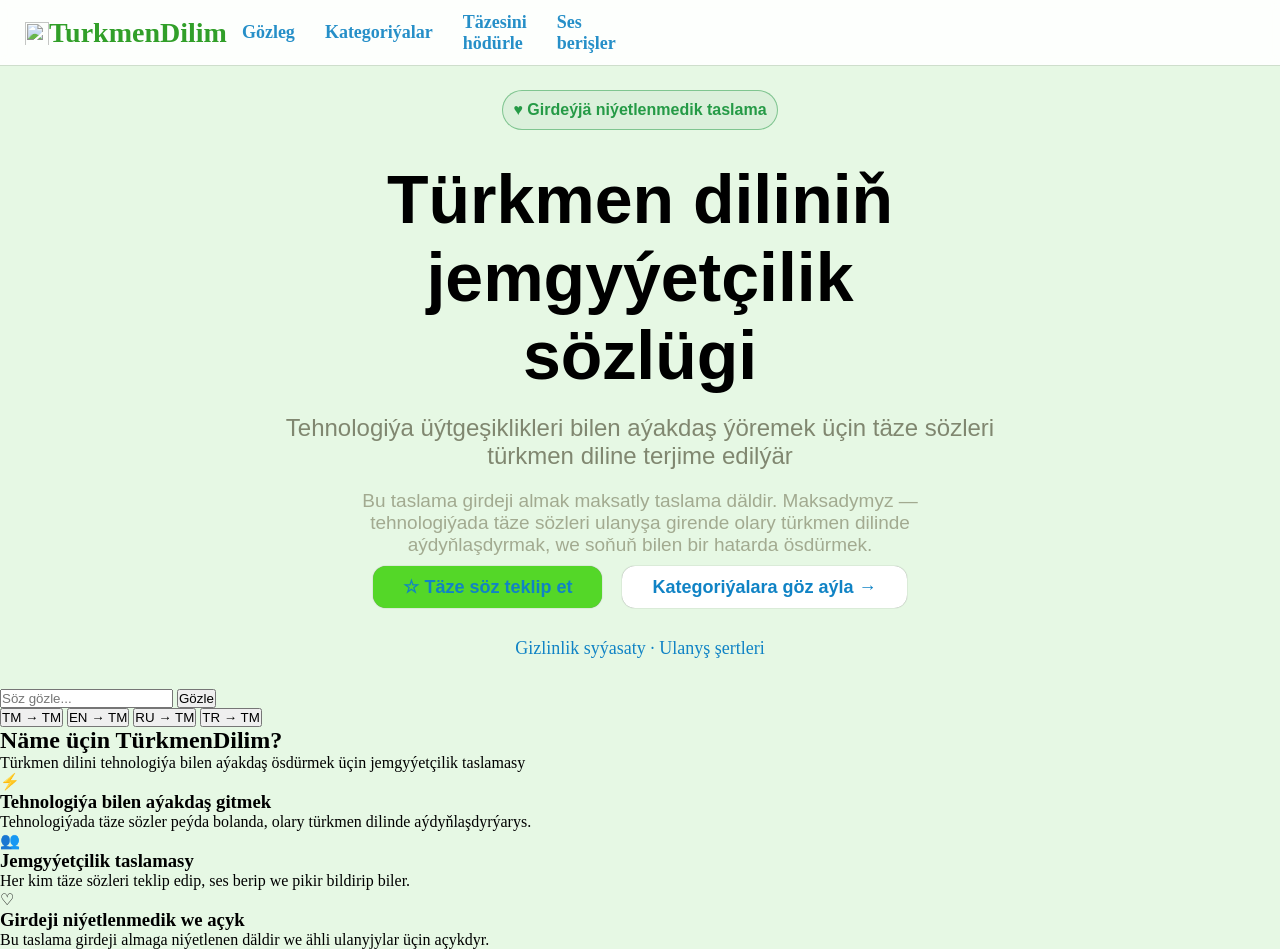
==== index.html @ 44e86c9e "birinji booleginin yarysy" ====
<!DOCTYPE html>
<html lang="en">

<head>
    <meta charset="UTF-8">
    <meta name="viewport" content="width=device-width, initial-scale=1.0">
    <title>React App</title>
    <link rel="stylesheet" href="./main.css">
</head>

<body>
    <header>
        <nav>
            <!-- <div class="main">
                <div class="turkmen bg-red"></div>
                <div class="turkmen bg-green"></div>
                <div class="turkmen bg-blue"></div>
            </div> -->

            <div class="tmdilim"><img src="https://turkmendilim.com/logo.png">TurkmenDilim</div>


            <ul>
                <li>Gözleg</li>
                <li>Kategoriýalar</li>
                <li>Täzesini hödürle</li>
                <li>Ses berişler</li>
            </ul>

            <div class="girish">
                <a href="#">Giriş</a>
                <button>Agza bol</button>
            </div>
        </nav>
    </header>

    <main>
        <section>



            <div class="osus-text">&hearts; Girdeýjä niýetlenmedik taslama</div>


            <h1 class="geljek-text">Türkmen diliniň jemgyýetçilik sözlügi</h1>

            <p class="dowrebap-text">
                Tehnologiýa üýtgeşiklikleri bilen aýakdaş ýöremek üçin täze sözleri türkmen diline terjime edilýär
            </p>
            <p class="maksat-text">
                Bu taslama girdeji almak maksatly taslama däldir. Maksadymyz —
                tehnologiýada täze sözleri ulanyşa girende olary türkmen dilinde
                aýdyňlaşdyrmak, we soňuň bilen bir hatarda ösdürmek.
            </p>

            <div class="bas-buton">
                <button id="teklip">&star; Täze söz teklip et</button>
                <button>Kategoriýalara göz aýla →</button>
            </div>

            <a href="#" class="gizlinlik"><span>Gizlinlik syýasaty</span> · <span>Ulanyş şertleri</span></a>

            <form>
                <input type="search" placeholder="Söz gözle..." />
                <button type="submit">Gözle</button>
            </form>

            <div>
                <button>TM → TM</button>
                <button>EN → TM</button>
                <button>RU → TM</button>
                <button>TR → TM</button>
            </div>
        </section>

        <section>
            <h2>Näme üçin TürkmenDilim?</h2>
            <p>
                Türkmen dilini tehnologiýa bilen aýakdaş ösdürmek üçin jemgyýetçilik
                taslamasy
            </p>

            <article>
                <div>⚡</div>
                <h3>Tehnologiýa bilen aýakdaş gitmek</h3>
                <p>
                    Tehnologiýada täze sözler peýda bolanda, olary türkmen dilinde
                    aýdyňlaşdyrýarys.
                </p>
            </article>

            <article>
                <div>👥</div>
                <h3>Jemgyýetçilik taslamasy</h3>
                <p>
                    Her kim täze sözleri teklip edip, ses berip we pikir bildirip biler.
                </p>
            </article>

            <article>
                <div>♡</div>
                <h3>Girdeji niýetlenmedik we açyk</h3>
                <p>
                    Bu taslama girdeji almaga niýetlenen däldir we ähli ulanyjylar üçin
                    açykdyr.
                </p>
            </article>
        </section>
    </main>
</body>

</html>
---- main.css ----
/* #cfe8d2  bgcolor*/
/* #259a46  text color*/

 :root {
    --goyy-yasyl: #1c9513;
    --acyk-yasyl: #54d728;
    --text-gara: black;
    --acyk-gok:rgb(16, 131, 197);
    --gyzyl: rgb(247, 3, 3);
    --text-cal: #666666;
    --white: white;
    --yeneyasyl:#259a46;
}
*{
    padding: 0;
    margin: 0;
}
body{
    height: 100%;
    background-color: rgb(230, 248, 228);
}
header nav{
    display: inline-flex;
    justify-content: space-between;
    width: 100%;
    height: 55px;
    background-color:white;
    position: fixed;
    top: 0;
    padding: 5px;
    box-shadow: #0A0A0A 0px 0px 0.8px;
    opacity: 0.9;
    backdrop-filter: blur(5px);/*?????????blur ishlanok*/
    
}
.tmdilim{
    display: flex;
    align-items: center;
    margin-left: 20px;
    font-size: 28px;
    font-weight: bold;
    color: var(--goyy-yasyl);
}
header nav ul{
    display: flex;
    justify-content: left;
    align-items: center;
    margin-right: 700px;

}
nav ul li{
    display: inline-block;
    margin: 0 15px;
    font-size: 18px;
    color: var(--acyk-gok);
    font-weight: bold;
}
.girish {
    display:inline-block;
    justify-content: space-between;
    padding-right: 15px;
    font-size: 18px;
    margin: 10px;
}
.girish a{
    color: var(--acyk-gok);
    text-decoration: none;
    font-weight: bold;
    
}
.girish button{
    background-color: var(--acyk-yasyl);
    color: var(--acyk-gok);
    border: none;
    padding: 10px 15px;
    border-radius: 8px;
    cursor: pointer;
    font-weight: bold;
}
header nav .tmdilim img{
    width: 24px;
    height: 24px;
}
.osus-text{
    background-color: rgba(207, 232, 210, 0.5);
    margin: 90px auto 20px auto;
    width: fit-content;
    padding: 10px;
    border: solid 1px rgb(37, 154, 70, 0.5);
    border-radius: 20px;

    color: #259a46;
    font-weight: bold;
    font-family: 'Franklin Gothic Medium', 'Arial Narrow', Arial, sans-serif;
}
.geljek-text{
    margin: auto;
    width: 650px;
    text-align: center;
    font-size: 68px;
    font-family: 'Franklin Gothic Medium', 'Arial Narrow', Arial, sans-serif;
    padding: 10px;
}
.dowrebap-text{ 
    margin: auto;
    width: 770px;
    text-align: center;
    font-size: 24px;
    font-family: 'Franklin Gothic Medium', 'Arial Narrow', Arial, sans-serif;
    color: #808770;
    padding: 10px;
} 
.maksat-text{
    margin: auto;
    width: 600px;
    text-align: center;
    font-size: 19px;
    font-family: 'Franklin Gothic Medium', 'Arial Narrow', Arial, sans-serif;
    color: #a2aa90;
    padding: 10px;
}
.bas-buton{
    display: flex;
    justify-content: center;
    gap: 20px;
}
.bas-buton button{
    color: var(--acyk-gok);
    border: none;
    padding: 10px 30px;
    border-radius: 13px;
    cursor: pointer;
    font-weight: bold;
    font-size: 18px;
    box-shadow: 0px 0px 1px rgba(0, 0, 0, 0.5);
    background-color: white;
}
#teklip{
    background-color: var(--acyk-yasyl);
}

.gizlinlik{
    display: block;
    text-align: center;
    margin: 30px auto;
    color: var(--acyk-gok);
    text-decoration: none;
    font-size: 18px;
}
.gizlinlik span:hover{
    text-decoration: underline;
}
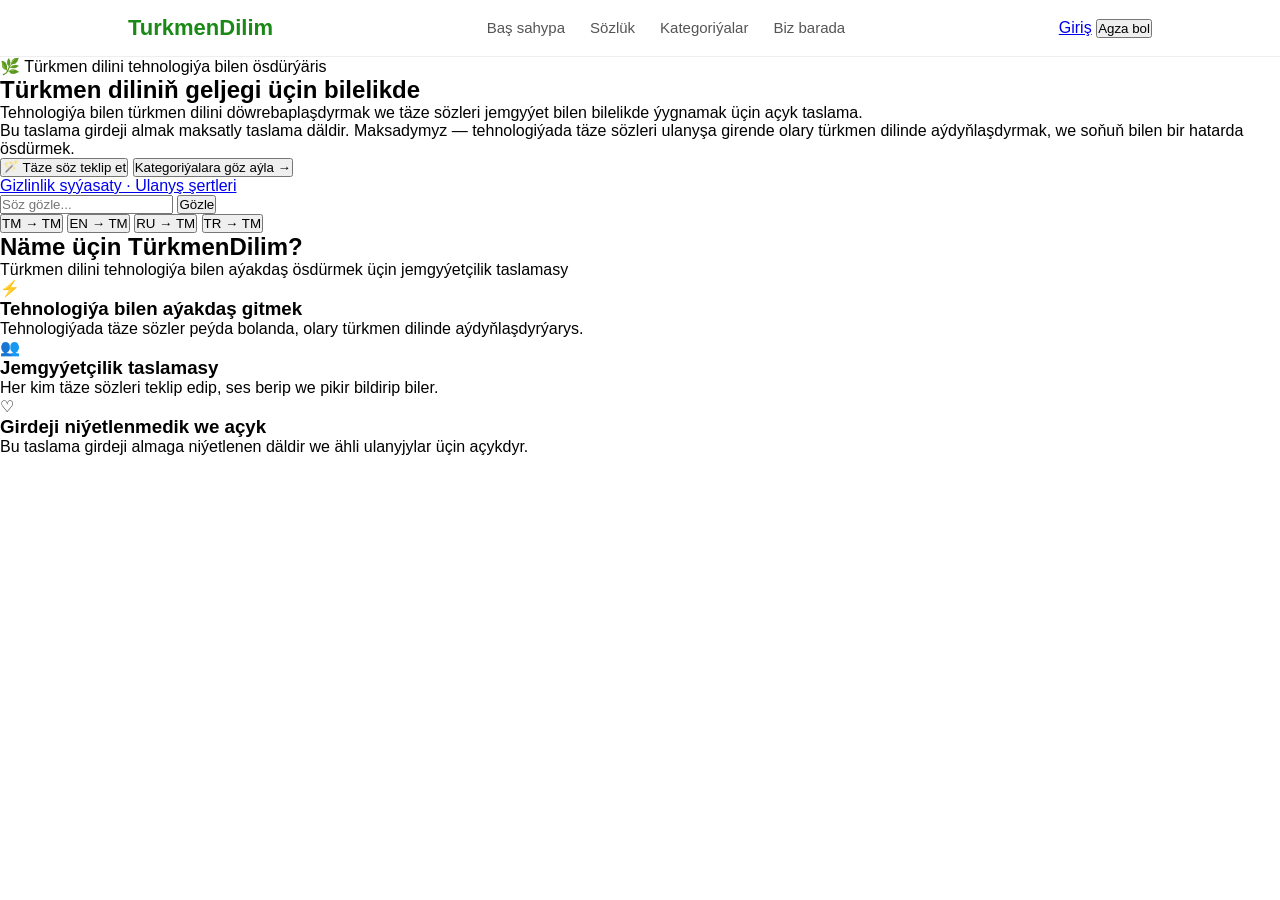
==== commit 3eaa1fe5: "Added navbar and basic CSS styling" ====
--- a/index.html
+++ b/index.html
@@ -1,7 +1,7 @@
 <!DOCTYPE html>
 <html lang="en">
 
-<head>
+<head >
     <meta charset="UTF-8">
     <meta name="viewport" content="width=device-width, initial-scale=1.0">
     <title>React App</title>
@@ -9,25 +9,24 @@
 </head>
 
 <body>
-    <header>
-        <nav>
+    <header class="header">
+        <nav class="navbar">
             <!-- <div class="main">
                 <div class="turkmen bg-red"></div>
                 <div class="turkmen bg-green"></div>
                 <div class="turkmen bg-blue"></div>
             </div> -->
 
-            <div class="tmdilim"><img src="https://turkmendilim.com/logo.png">TurkmenDilim</div>
+            <div class="logo">TurkmenDilim</div>
 
-
-            <ul>
-                <li>Gözleg</li>
-                <li>Kategoriýalar</li>
-                <li>Täzesini hödürle</li>
-                <li>Ses berişler</li>
+            <ul class="nav-links">
+                <li><a href="#">Baş sahypa</a></li>
+                <li><a href="#">Sözlük</a></li>
+                <li><a href="#">Kategoriýalar</a></li>
+                <li><a href="#">Biz barada</a></li>
             </ul>
 
-            <div class="girish">
+            <div>
                 <a href="#">Giriş</a>
                 <button>Agza bol</button>
             </div>
@@ -39,26 +38,38 @@
 
 
 
-            <div class="osus-text">&hearts; Girdeýjä niýetlenmedik taslama</div>
+            <div class="osus-text">🌿 Türkmen dilini tehnologiýa bilen ösdürýäris</div>
 
 
-            <h1 class="geljek-text">Türkmen diliniň jemgyýetçilik sözlügi</h1>
+            <h1 class="geljek-text">Türkmen diliniň geljegi üçin bilelikde</h1>
 
             <p class="dowrebap-text">
-                Tehnologiýa üýtgeşiklikleri bilen aýakdaş ýöremek üçin täze sözleri türkmen diline terjime edilýär
+                Tehnologiýa bilen türkmen dilini döwrebaplaşdyrmak we täze sözleri
+                jemgyýet bilen bilelikde ýygnamak üçin açyk taslama.
             </p>
-            <p class="maksat-text">
+
+
+
+
+
+
+
+
+
+
+
+            <p>
                 Bu taslama girdeji almak maksatly taslama däldir. Maksadymyz —
                 tehnologiýada täze sözleri ulanyşa girende olary türkmen dilinde
                 aýdyňlaşdyrmak, we soňuň bilen bir hatarda ösdürmek.
             </p>
 
-            <div class="bas-buton">
-                <button id="teklip">&star; Täze söz teklip et</button>
+            <div>
+                <button>🪄 Täze söz teklip et</button>
                 <button>Kategoriýalara göz aýla →</button>
             </div>
 
-            <a href="#" class="gizlinlik"><span>Gizlinlik syýasaty</span> · <span>Ulanyş şertleri</span></a>
+            <a href="#">Gizlinlik syýasaty · Ulanyş şertleri</a>
 
             <form>
                 <input type="search" placeholder="Söz gözle..." />
--- a/main.css
+++ b/main.css
@@ -1,89 +1,9 @@
 /* #cfe8d2  bgcolor*/
 /* #259a46  text color*/
 
- :root {
-    --goyy-yasyl: #1c9513;
-    --acyk-yasyl: #54d728;
-    --text-gara: black;
-    --acyk-gok:rgb(16, 131, 197);
-    --gyzyl: rgb(247, 3, 3);
-    --text-cal: #666666;
-    --white: white;
-    --yeneyasyl:#259a46;
-}
-*{
-    padding: 0;
-    margin: 0;
-}
-body{
-    height: 100%;
-    background-color: rgb(230, 248, 228);
-}
-header nav{
-    display: inline-flex;
-    justify-content: space-between;
-    width: 100%;
-    height: 55px;
-    background-color:white;
-    position: fixed;
-    top: 0;
-    padding: 5px;
-    box-shadow: #0A0A0A 0px 0px 0.8px;
-    opacity: 0.9;
-    backdrop-filter: blur(5px);/*?????????blur ishlanok*/
-    
-}
-.tmdilim{
-    display: flex;
-    align-items: center;
-    margin-left: 20px;
-    font-size: 28px;
-    font-weight: bold;
-    color: var(--goyy-yasyl);
-}
-header nav ul{
-    display: flex;
-    justify-content: left;
-    align-items: center;
-    margin-right: 700px;
-
-}
-nav ul li{
-    display: inline-block;
-    margin: 0 15px;
-    font-size: 18px;
-    color: var(--acyk-gok);
-    font-weight: bold;
-}
-.girish {
-    display:inline-block;
-    justify-content: space-between;
-    padding-right: 15px;
-    font-size: 18px;
-    margin: 10px;
-}
-.girish a{
-    color: var(--acyk-gok);
-    text-decoration: none;
-    font-weight: bold;
-    
-}
-.girish button{
-    background-color: var(--acyk-yasyl);
-    color: var(--acyk-gok);
-    border: none;
-    padding: 10px 15px;
-    border-radius: 8px;
-    cursor: pointer;
-    font-weight: bold;
-}
-header nav .tmdilim img{
-    width: 24px;
-    height: 24px;
-}
-.osus-text{
+/* .osus-text{
     background-color: rgba(207, 232, 210, 0.5);
-    margin: 90px auto 20px auto;
+    margin: auto;
     width: fit-content;
     padding: 10px;
     border: solid 1px rgb(37, 154, 70, 0.5);
@@ -95,7 +15,7 @@
 }
 .geljek-text{
     margin: auto;
-    width: 650px;
+    width: 600px;
     text-align: center;
     font-size: 68px;
     font-family: 'Franklin Gothic Medium', 'Arial Narrow', Arial, sans-serif;
@@ -103,50 +23,82 @@
 }
 .dowrebap-text{ 
     margin: auto;
-    width: 770px;
+    width: 600px;
     text-align: center;
     font-size: 24px;
     font-family: 'Franklin Gothic Medium', 'Arial Narrow', Arial, sans-serif;
     color: #808770;
     padding: 10px;
-} 
-.maksat-text{
-    margin: auto;
-    width: 600px;
-    text-align: center;
-    font-size: 19px;
-    font-family: 'Franklin Gothic Medium', 'Arial Narrow', Arial, sans-serif;
-    color: #a2aa90;
-    padding: 10px;
+} */
+
+
+
+* {
+    margin: 0;
+    padding: 0;
+    box-sizing: border-box;
+    font-family: sans-serif; 
 }
-.bas-buton{
+
+.navbar {
+    display: flex; 
+    justify-content: space-between; 
+    align-items: center;            
+    padding: 15px 10%;             
+    background-color: white;
+    border-bottom: 1px solid #eee;
+}
+
+
+.logo {
+    font-size: 22px;
+    font-weight: bold;
+    color: #1a8917; 
+    cursor: pointer;
+}
+
+
+.nav-links {
     display: flex;
-    justify-content: center;
+    list-style: none; 
+    gap: 25px;        
+}
+
+.nav-links a {
+    text-decoration: none;
+    color: #555;
+    font-size: 15px;
+    font-weight: 500;
+}
+
+.nav-links a:hover {
+    color: #1a8917; 
+}
+
+/* 5. Right Side Buttons */
+.auth-buttons {
+    display: flex;
+    align-items: center;
     gap: 20px;
 }
-.bas-buton button{
-    color: var(--acyk-gok);
-    border: none;
-    padding: 10px 30px;
-    border-radius: 13px;
-    cursor: pointer;
-    font-weight: bold;
-    font-size: 18px;
-    box-shadow: 0px 0px 1px rgba(0, 0, 0, 0.5);
-    background-color: white;
-}
-#teklip{
-    background-color: var(--acyk-yasyl);
+
+.login-link {
+    text-decoration: none;
+    color: #333;
+    font-size: 15px;
 }
 
-.gizlinlik{
-    display: block;
-    text-align: center;
-    margin: 30px auto;
-    color: var(--acyk-gok);
-    text-decoration: none;
-    font-size: 18px;
+.signup-btn {
+    background-color: #1a8917;
+    color: white;
+    border: none;
+    padding: 10px 20px;
+    border-radius: 50px;
+    font-weight: bold;
+    cursor: pointer;
+    transition: 0.3s;
 }
-.gizlinlik span:hover{
-    text-decoration: underline;
+
+.signup-btn:hover {
+    background-color: #146c12;
 }
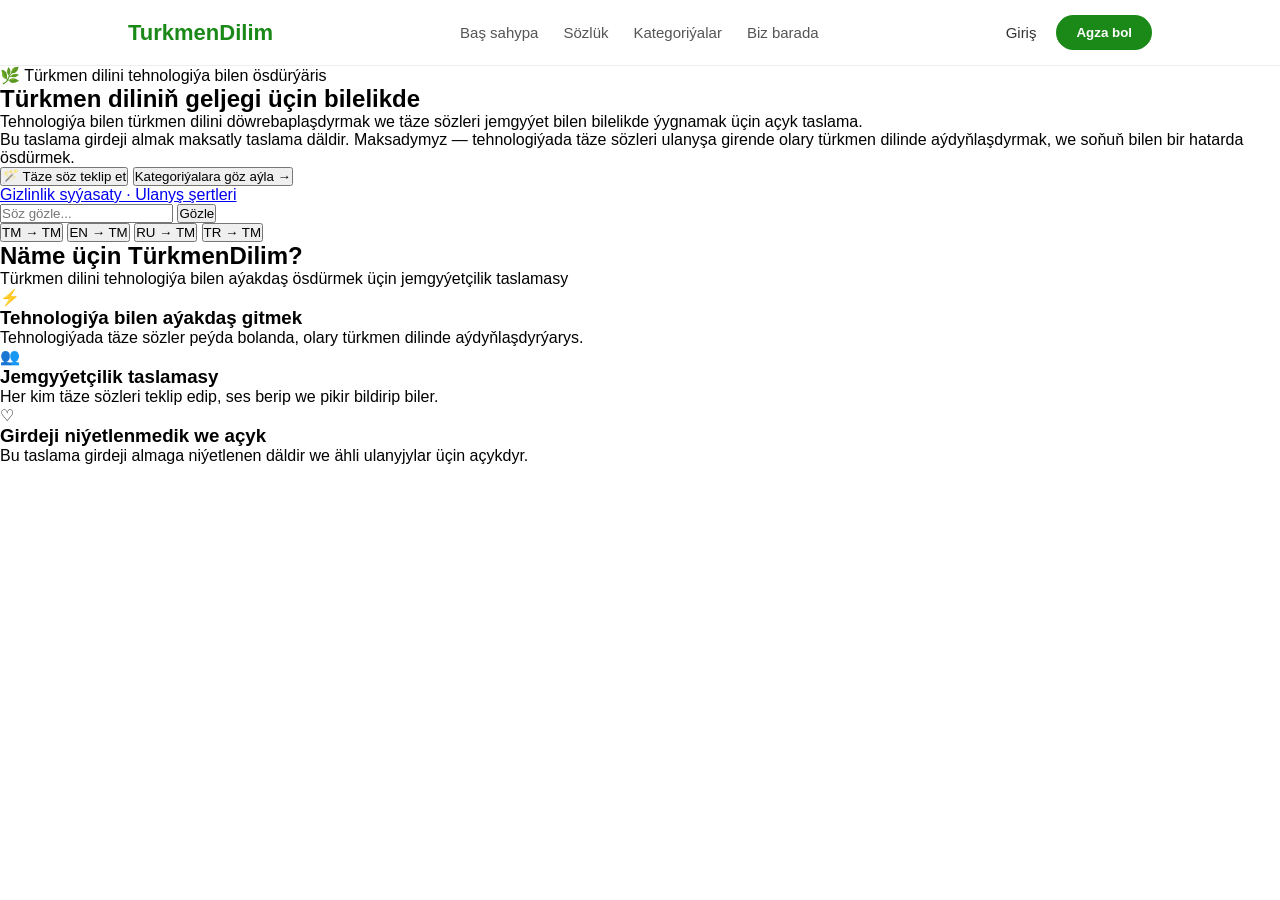
==== commit 1df8b2f6: "button renki yashyla gecirildi" ====
--- a/index.html
+++ b/index.html
@@ -26,9 +26,9 @@
                 <li><a href="#">Biz barada</a></li>
             </ul>
 
-            <div>
-                <a href="#">Giriş</a>
-                <button>Agza bol</button>
+            <div class="auth-buttons">
+                <a href="#" class="login-link">Giriş</a>
+                <button class="signup-btn">Agza bol</button>
             </div>
         </nav>
     </header>
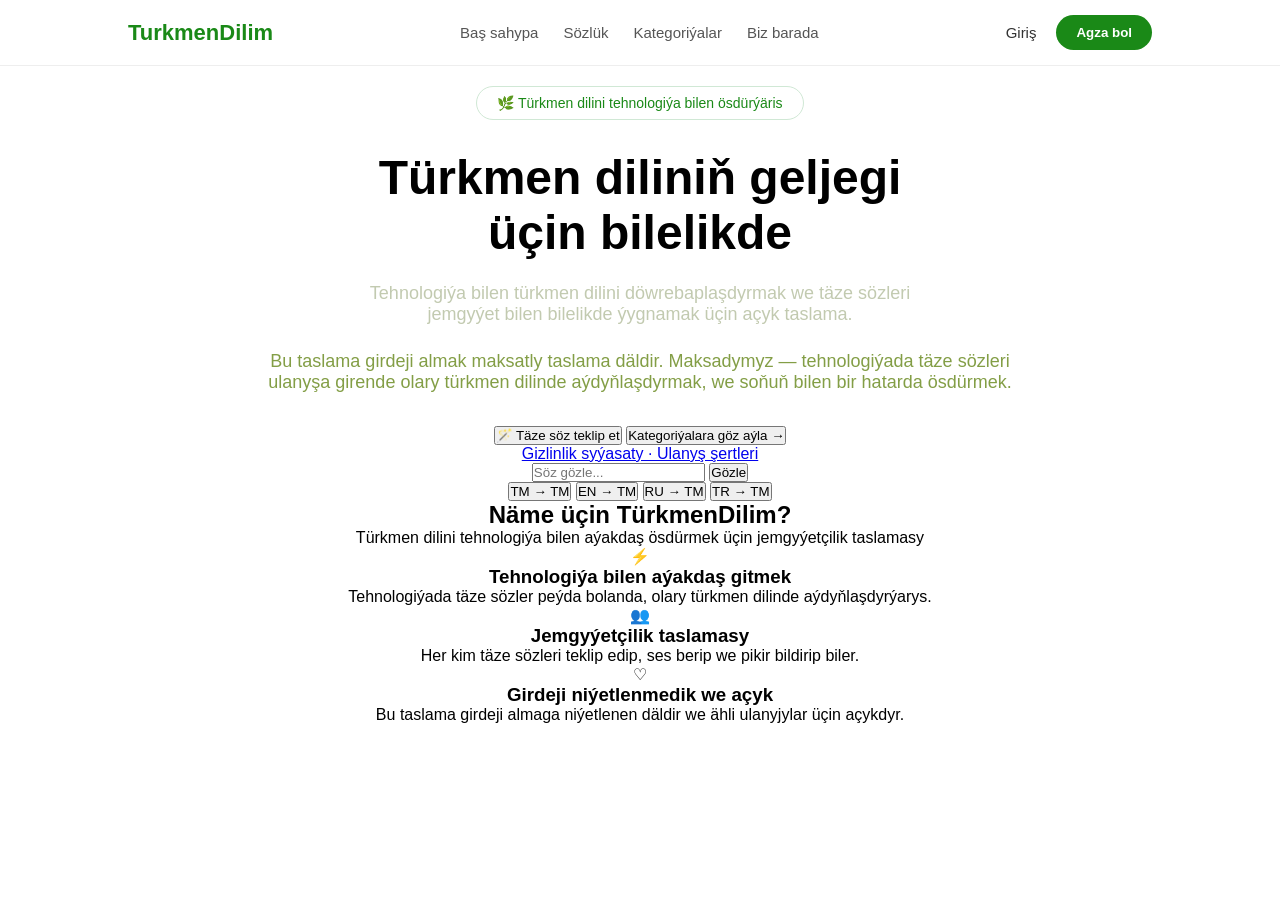
==== commit b37f7194: "Menem shirin jana doz geleyin Merdana yigit bolayyn" ====
--- a/index.html
+++ b/index.html
@@ -48,17 +48,7 @@
                 jemgyýet bilen bilelikde ýygnamak üçin açyk taslama.
             </p>
 
-
-
-
-
-
-
-
-
-
-
-            <p>
+<p class="maksat-text">
                 Bu taslama girdeji almak maksatly taslama däldir. Maksadymyz —
                 tehnologiýada täze sözleri ulanyşa girende olary türkmen dilinde
                 aýdyňlaşdyrmak, we soňuň bilen bir hatarda ösdürmek.
--- a/main.css
+++ b/main.css
@@ -101,4 +101,62 @@
 
 .signup-btn:hover {
     background-color: #146c12;
+}
+
+section {
+    display: flex;
+    flex-direction: column; 
+    align-items: center;    
+    text-align: center;  
+}
+.osus-text {
+    display: inline-block;   
+    text-align: center;      
+    margin:20px;
+    
+
+    background-color: white;
+    color: #1a8917;
+    padding: 8px 20px;
+    border-radius: 50px;
+    border: 1px solid #d0e8d5;
+    font-size: 14px;
+}
+
+.geljek-text{
+    width: 600px;
+    text-align: center;
+    color:black;
+    margin:10px;
+    font-size: 48px;
+    font-weight: bold;
+
+}
+.dowrebap-text{
+    width: 600px;
+    text-align: center;
+    color: #5c761f;
+    margin:10px;
+    font-size: 18px;
+
+}
+.dowrebap-text{
+ 
+    width: 600px;
+    text-align: center;
+    color: #c2cab0;
+    margin:10px;
+    padding: 3px;
+    font-size: 18px;
+    font-family: 'Franklin Gothic Medium', 'Arial Narrow', Arial, sans-serif;
+}
+.maksat-text{
+    width: 800px;
+    text-align: center;
+    color: #839e46;
+    margin-top: 10px;
+    margin-bottom: 30px;
+    padding: 3px;
+    font-size: 18px;
+    font-family: 'Franklin Gothic Medium', 'Arial Narrow', Arial, sans-serif;
 }
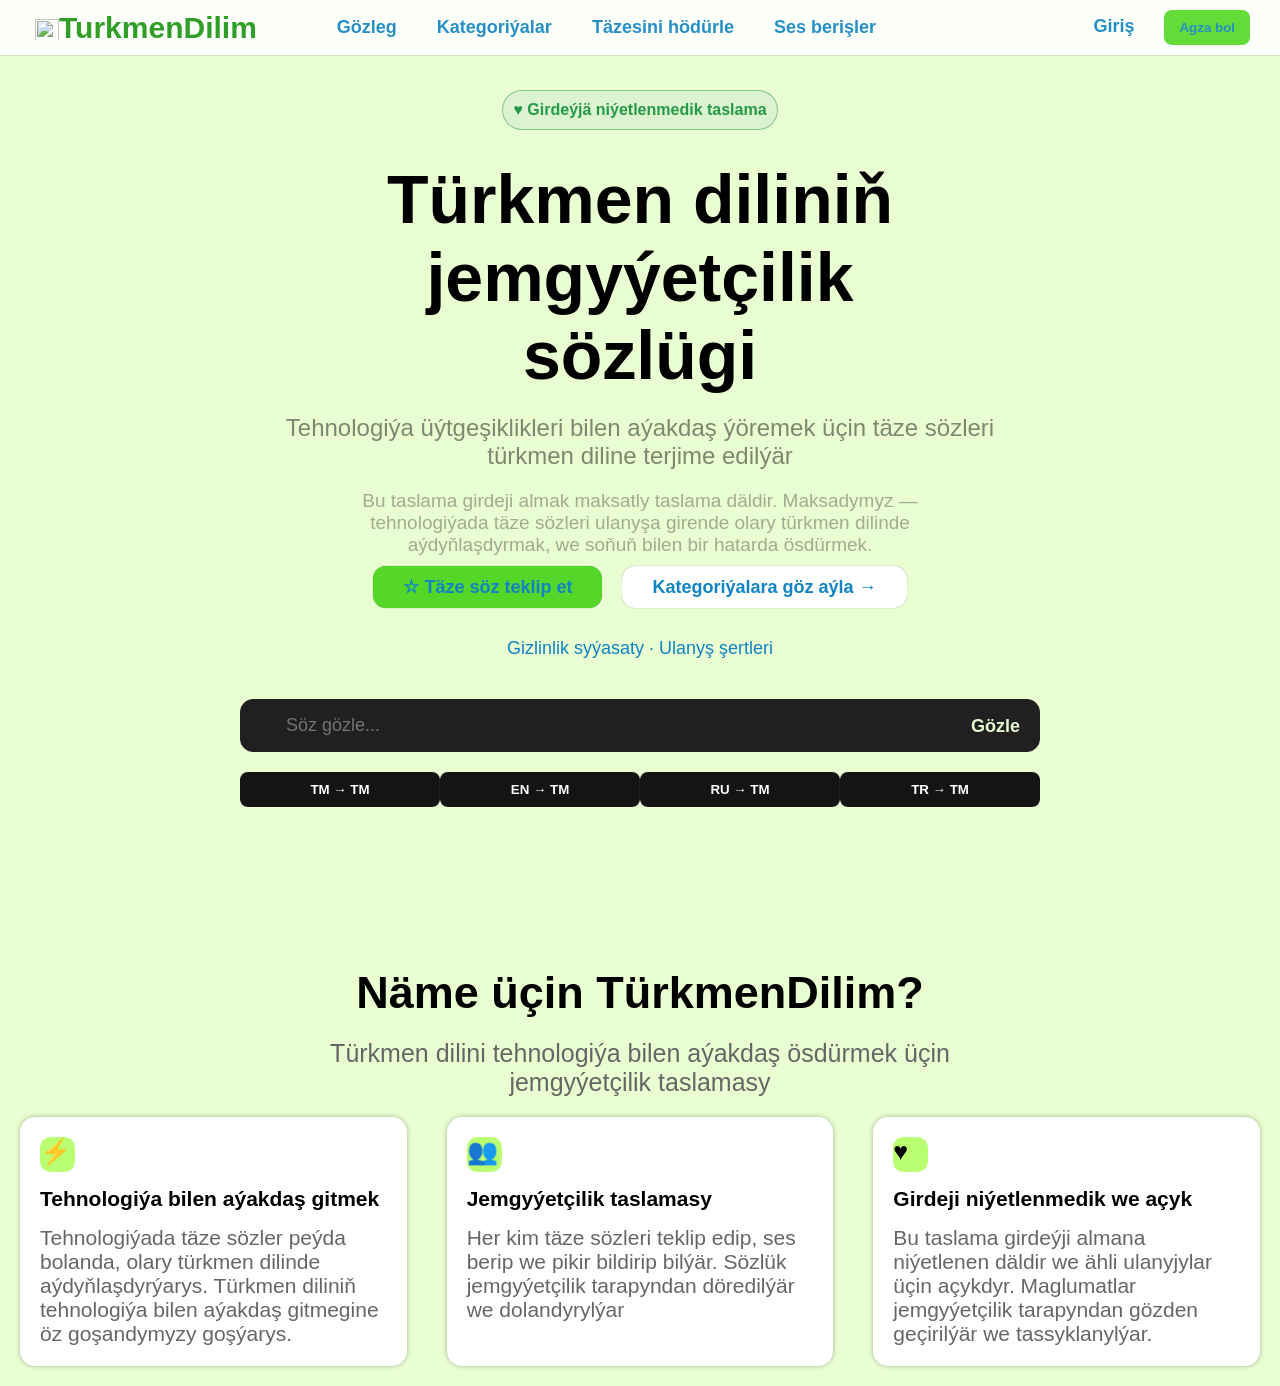
==== commit 24362928: "birinji bolegi dyndy, hoverlerde, shriftlerde, renklerde, problema bolup biler" ====
--- a/index.html
+++ b/index.html
@@ -1,7 +1,7 @@
 <!DOCTYPE html>
 <html lang="en">
 
-<head >
+<head>
     <meta charset="UTF-8">
     <meta name="viewport" content="width=device-width, initial-scale=1.0">
     <title>React App</title>
@@ -9,26 +9,22 @@
 </head>
 
 <body>
-    <header class="header">
-        <nav class="navbar">
-            <!-- <div class="main">
-                <div class="turkmen bg-red"></div>
-                <div class="turkmen bg-green"></div>
-                <div class="turkmen bg-blue"></div>
-            </div> -->
+    <header>
+        <nav>
 
-            <div class="logo">TurkmenDilim</div>
+            <div class="tmdilim"><img src="https://turkmendilim.com/logo.png">TurkmenDilim</div>
 
-            <ul class="nav-links">
-                <li><a href="#">Baş sahypa</a></li>
-                <li><a href="#">Sözlük</a></li>
-                <li><a href="#">Kategoriýalar</a></li>
-                <li><a href="#">Biz barada</a></li>
+
+            <ul>
+                <li>Gözleg</li>
+                <li>Kategoriýalar</li>
+                <li>Täzesini hödürle</li>
+                <li>Ses berişler</li>
             </ul>
 
-            <div class="auth-buttons">
-                <a href="#" class="login-link">Giriş</a>
-                <button class="signup-btn">Agza bol</button>
+            <div class="girish">
+                <a href="#">Giriş</a>
+                <button>Agza bol</button>
             </div>
         </nav>
     </header>
@@ -38,35 +34,33 @@
 
 
 
-            <div class="osus-text">🌿 Türkmen dilini tehnologiýa bilen ösdürýäris</div>
+            <div class="osus-text">&hearts; Girdeýjä niýetlenmedik taslama</div>
 
 
-            <h1 class="geljek-text">Türkmen diliniň geljegi üçin bilelikde</h1>
+            <h1 class="geljek-text">Türkmen diliniň jemgyýetçilik sözlügi</h1>
 
             <p class="dowrebap-text">
-                Tehnologiýa bilen türkmen dilini döwrebaplaşdyrmak we täze sözleri
-                jemgyýet bilen bilelikde ýygnamak üçin açyk taslama.
+                Tehnologiýa üýtgeşiklikleri bilen aýakdaş ýöremek üçin täze sözleri türkmen diline terjime edilýär
             </p>
-
-<p class="maksat-text">
+            <p class="maksat-text">
                 Bu taslama girdeji almak maksatly taslama däldir. Maksadymyz —
                 tehnologiýada täze sözleri ulanyşa girende olary türkmen dilinde
                 aýdyňlaşdyrmak, we soňuň bilen bir hatarda ösdürmek.
             </p>
 
-            <div>
-                <button>🪄 Täze söz teklip et</button>
-                <button>Kategoriýalara göz aýla →</button>
+            <div class="bas-buton">
+                <button id="teklip">&star; Täze söz teklip et</button>
+                <button id="kategoriya">Kategoriýalara göz aýla →</button>
             </div>
 
-            <a href="#">Gizlinlik syýasaty · Ulanyş şertleri</a>
+            <a href="#" class="gizlinlik"><span>Gizlinlik syýasaty</span> · <span>Ulanyş şertleri</span></a>
 
             <form>
                 <input type="search" placeholder="Söz gözle..." />
                 <button type="submit">Gözle</button>
             </form>
 
-            <div>
+            <div class="diller">
                 <button>TM → TM</button>
                 <button>EN → TM</button>
                 <button>RU → TM</button>
@@ -76,36 +70,36 @@
 
         <section>
             <h2>Näme üçin TürkmenDilim?</h2>
-            <p>
+            <p class="taslama">
                 Türkmen dilini tehnologiýa bilen aýakdaş ösdürmek üçin jemgyýetçilik
                 taslamasy
             </p>
 
-            <article>
-                <div>⚡</div>
-                <h3>Tehnologiýa bilen aýakdaş gitmek</h3>
-                <p>
-                    Tehnologiýada täze sözler peýda bolanda, olary türkmen dilinde
-                    aýdyňlaşdyrýarys.
-                </p>
-            </article>
+            <div class="boxes">
+                <article class="card1">
+                    <div>⚡</div>
+                    <h3>Tehnologiýa bilen aýakdaş gitmek</h3>
+                    <p>
+                    Tehnologiýada täze sözler peýda bolanda, olary türkmen dilinde aýdyňlaşdyrýarys. Türkmen diliniň tehnologiýa bilen aýakdaş gitmegine öz goşandymyzy goşýarys.
+                    </p>
+                </article>
 
-            <article>
-                <div>👥</div>
-                <h3>Jemgyýetçilik taslamasy</h3>
-                <p>
-                    Her kim täze sözleri teklip edip, ses berip we pikir bildirip biler.
-                </p>
-            </article>
+                <article class="card2">
+                    <div>👥</div>
+                    <h3>Jemgyýetçilik taslamasy</h3>
+                    <p>
+                    Her kim täze sözleri teklip edip, ses berip we pikir bildirip bilýär. Sözlük jemgyýetçilik tarapyndan döredilýär we dolandyrylýar
+                    </p>
+                </article>
 
-            <article>
-                <div>♡</div>
-                <h3>Girdeji niýetlenmedik we açyk</h3>
-                <p>
-                    Bu taslama girdeji almaga niýetlenen däldir we ähli ulanyjylar üçin
-                    açykdyr.
-                </p>
-            </article>
+                <article class="card3">
+                    <div>&hearts;</div>
+                    <h3>Girdeji niýetlenmedik we açyk</h3>
+                    <p>
+                    Bu taslama girdeýji almana niýetlenen däldir we ähli ulanyjylar üçin açykdyr. Maglumatlar jemgyýetçilik tarapyndan gözden geçirilýär we tassyklanylýar.
+                    </p>
+                </article>
+            </div>
         </section>
     </main>
 </body>
--- a/main.css
+++ b/main.css
@@ -1,9 +1,104 @@
 /* #cfe8d2  bgcolor*/
 /* #259a46  text color*/
 
-/* .osus-text{
+ :root {
+    --goyy-yasyl: #1c9513;
+    --acyk-yasyl: #54d728;
+    --text-gara: black;
+    --acyk-gok:rgb(16, 131, 197);
+    --gyzyl: rgb(247, 3, 3);
+    --text-cal: #666666;
+    --white: white;
+    --yeneyasyl:#259a46;
+    --bgcolor:#e9ffd2fb ;
+}
+*{
+    padding: 0;
+    margin: 0;
+    box-sizing: border-box;
+}
+body{
+    height: 100%;
+    background-color: var(--bgcolor);
+   font-family: 'Franklin Gothic Medium', 'Arial Narrow', Arial, sans-serif; 
+}
+header nav{
+    display:flex;
+    justify-content: space-between;
+    align-items: center;
+    width: 100%;
+    height: 55px;
+    background-color:white;
+    position: fixed;
+    top: 0;
+    padding: 5px;
+    box-shadow: #0A0A0A 0px 0px 0.8px;
+    opacity: 0.9;
+    backdrop-filter: blur(8px);/*?????????blur ishlanok*/
+    z-index: 1000;
+
+    
+}
+.tmdilim{
+    display: flex;
+    align-items: center;
+    margin-right: 60px;
+    font-size: 30px;
+    font-weight: bold;
+    color: var(--goyy-yasyl);
+    margin-left: 30px;
+    cursor: pointer;
+}
+header nav ul{
+    display: flex;
+    list-style: none;
+    margin-right: auto;
+
+}
+
+nav ul li{
+    margin: 0 10px;
+    font-size: 18px;
+    color: var(--acyk-gok);
+    font-weight: bold;
+    cursor: pointer;
+    padding: 5px 10px;
+    border-radius: 8px;
+    transition: 0.3s ease;
+}
+nav ul li:hover{
+    background-color: #b9ff6ffb;;
+}
+.girish {
+    display:inline-block;
+    justify-content: space-between;
+    padding-right: 15px;
+    font-size: 18px;
+    margin: 10px;
+}
+.girish a{
+    color: var(--acyk-gok);
+    text-decoration: none;
+    font-weight: bold;
+    margin-right: 25px;
+    
+}
+.girish button{
+    background-color: var(--acyk-yasyl);
+    color: var(--acyk-gok);
+    border: none;
+    padding: 10px 15px;
+    border-radius: 8px;
+    cursor: pointer;
+    font-weight: bold;
+}
+header nav .tmdilim img{
+    width: 24px;
+    height: 24px;
+}
+.osus-text{
     background-color: rgba(207, 232, 210, 0.5);
-    margin: auto;
+    margin: 90px auto 20px auto;
     width: fit-content;
     padding: 10px;
     border: solid 1px rgb(37, 154, 70, 0.5);
@@ -15,148 +110,173 @@
 }
 .geljek-text{
     margin: auto;
+    width: 650px;
+    text-align: center;
+    font-size: 68px;
+    font-family: 'Franklin Gothic Medium', 'Arial Narrow', Arial, sans-serif;
+    padding: 10px;
+}
+.dowrebap-text{ 
+    margin: auto;
+    width: 770px;
+    text-align: center;
+    font-size: 24px;
+    font-family: 'Franklin Gothic Medium', 'Arial Narrow', Arial, sans-serif;
+    color: #808770;
+    padding: 10px;
+} 
+.maksat-text{
+    margin: auto;
     width: 600px;
     text-align: center;
-    font-size: 68px;
-    font-family: 'Franklin Gothic Medium', 'Arial Narrow', Arial, sans-serif;
-    padding: 10px;
-}
-.dowrebap-text{ 
-    margin: auto;
-    width: 600px;
-    text-align: center;
-    font-size: 24px;
-    font-family: 'Franklin Gothic Medium', 'Arial Narrow', Arial, sans-serif;
-    color: #808770;
-    padding: 10px;
-} */
-
-
-
-* {
-    margin: 0;
-    padding: 0;
-    box-sizing: border-box;
-    font-family: sans-serif; 
-}
-
-.navbar {
-    display: flex; 
-    justify-content: space-between; 
-    align-items: center;            
-    padding: 15px 10%;             
+    font-size: 19px;
+    font-family: 'Franklin Gothic Medium', 'Arial Narrow', Arial, sans-serif;
+    color: #a2aa90;
+    padding: 10px;
+}
+.bas-buton{
+    display: flex;
+    justify-content: center;
+    gap: 20px;
+}
+.bas-buton button{
+    color: var(--acyk-gok);
+    border: none;
+    padding: 10px 30px;
+    border-radius: 13px;
+    cursor: pointer;
+    font-weight: bold;
+    font-size: 18px;
+    box-shadow: 0px 0px 1px rgba(0, 0, 0, 0.5);
     background-color: white;
-    border-bottom: 1px solid #eee;
-}
-
-
-.logo {
-    font-size: 22px;
-    font-weight: bold;
-    color: #1a8917; 
-    cursor: pointer;
-}
-
-
-.nav-links {
-    display: flex;
-    list-style: none; 
-    gap: 25px;        
-}
-
-.nav-links a {
+}
+#kategoriya:hover{
+    background-color: rgb(220, 219, 219);
+}
+#teklip{
+    background-color: var(--acyk-yasyl);
+}
+
+.gizlinlik{
+    display: block;
+    text-align: center;
+    margin: 30px auto;
+    color: var(--acyk-gok);
     text-decoration: none;
-    color: #555;
-    font-size: 15px;
-    font-weight: 500;
-}
-
-.nav-links a:hover {
-    color: #1a8917; 
-}
-
-/* 5. Right Side Buttons */
-.auth-buttons {
-    display: flex;
-    align-items: center;
-    gap: 20px;
-}
-
-.login-link {
-    text-decoration: none;
-    color: #333;
-    font-size: 15px;
-}
-
-.signup-btn {
-    background-color: #1a8917;
-    color: white;
-    border: none;
-    padding: 10px 20px;
-    border-radius: 50px;
-    font-weight: bold;
-    cursor: pointer;
-    transition: 0.3s;
-}
-
-.signup-btn:hover {
-    background-color: #146c12;
-}
-
-section {
-    display: flex;
-    flex-direction: column; 
-    align-items: center;    
-    text-align: center;  
-}
-.osus-text {
-    display: inline-block;   
-    text-align: center;      
-    margin:20px;
-    
-
-    background-color: white;
-    color: #1a8917;
-    padding: 8px 20px;
-    border-radius: 50px;
-    border: 1px solid #d0e8d5;
-    font-size: 14px;
-}
-
-.geljek-text{
-    width: 600px;
-    text-align: center;
-    color:black;
-    margin:10px;
-    font-size: 48px;
-    font-weight: bold;
-
-}
-.dowrebap-text{
-    width: 600px;
-    text-align: center;
-    color: #5c761f;
-    margin:10px;
-    font-size: 18px;
-
-}
-.dowrebap-text{
- 
-    width: 600px;
-    text-align: center;
-    color: #c2cab0;
-    margin:10px;
-    padding: 3px;
-    font-size: 18px;
-    font-family: 'Franklin Gothic Medium', 'Arial Narrow', Arial, sans-serif;
-}
-.maksat-text{
-    width: 800px;
-    text-align: center;
-    color: #839e46;
-    margin-top: 10px;
-    margin-bottom: 30px;
-    padding: 3px;
-    font-size: 18px;
-    font-family: 'Franklin Gothic Medium', 'Arial Narrow', Arial, sans-serif;
-}+    font-size: 18px;
+}
+.gizlinlik span:hover{
+    text-decoration: underline;
+}
+form, .diller{
+    display: flex;
+    width: 100%;
+    max-width: 800px;
+    margin-left: auto;
+    margin-right: auto;
+}
+form{
+    display: flex;
+    justify-content: center;
+    position: relative;
+    margin: 40px auto 20px auto;
+}
+form input{
+    width: 100%;
+    color: var(--text-cal);
+    background-color: rgb(33, 31, 31);
+    padding: 15px 100px 15px 45px;
+    border: 1px solid rgb(33, 31, 31);
+    border-radius: 13px;
+    color: var(--text-cal);
+    font-size: 18px;
+    
+
+}
+form button{
+    position: absolute;
+    right: 20px;
+    top: 50%;
+    transform: translateY(-50%);
+    background: transparent;
+    border: none;
+    cursor: pointer;
+    font-weight: bold;
+    font-size: 18px;
+    color: var(--bgcolor);
+}
+.diller{
+    display: flex;
+    justify-content: center;
+    margin-top: 20px;
+    
+}
+
+.diller button{
+    flex: 1;
+    background-color: rgb(21, 20, 20);
+    color: var(--white);
+    border: none;
+    box-shadow: 0px 0px 1px rgba(255, 255, 255, 0.5);
+    padding: 10px 30px;
+    border-radius: 8px;
+    cursor: pointer;
+    font-weight: bold;
+}
+
+section h2{
+    margin:150px auto 10px auto;
+    text-align: center;
+    font-size: 45px;
+    padding: 10px;
+
+}
+.taslama{
+    margin: auto;
+    width: 750px;
+    text-align: center;
+    font-size: 25px;
+    color: var(--text-cal);
+}
+.boxes{
+    display: flex;
+    justify-content: center;
+    gap:40px;
+    flex-wrap: wrap;
+    padding: 20px;
+    
+}
+.card1, .card2, .card3 {
+    display: flex;
+    flex-direction: column;
+    gap: 15px;
+    background-color: #ffffff;
+    border-radius: 15px;  
+    padding: 20px;  
+    flex-wrap: wrap; 
+    max-width:400px;
+    min-height: 220px;
+    flex: 1;
+    box-shadow: 0px 0px 5px rgba(0, 0, 0, 0.3); 
+    transition: ease-in-out 0.3s;
+}
+.card1:hover, .card2:hover, .card3:hover{
+    border: solid 0.5px var(--yeneyasyl) ;
+}
+.boxes .card1 div, .boxes .card2 div, .boxes .card3 div{
+    font-size: 25px;
+    background-color: #b9ff6ffb;
+    width: 35px;
+    height: 35px;
+    border: none;
+    border-radius: 30%;
+}
+section article h3{
+    font-size: 21px;
+}
+section article p{
+    font-size: 21px;
+    color: var(--text-cal);
+    max-width: 390px;
+}
+
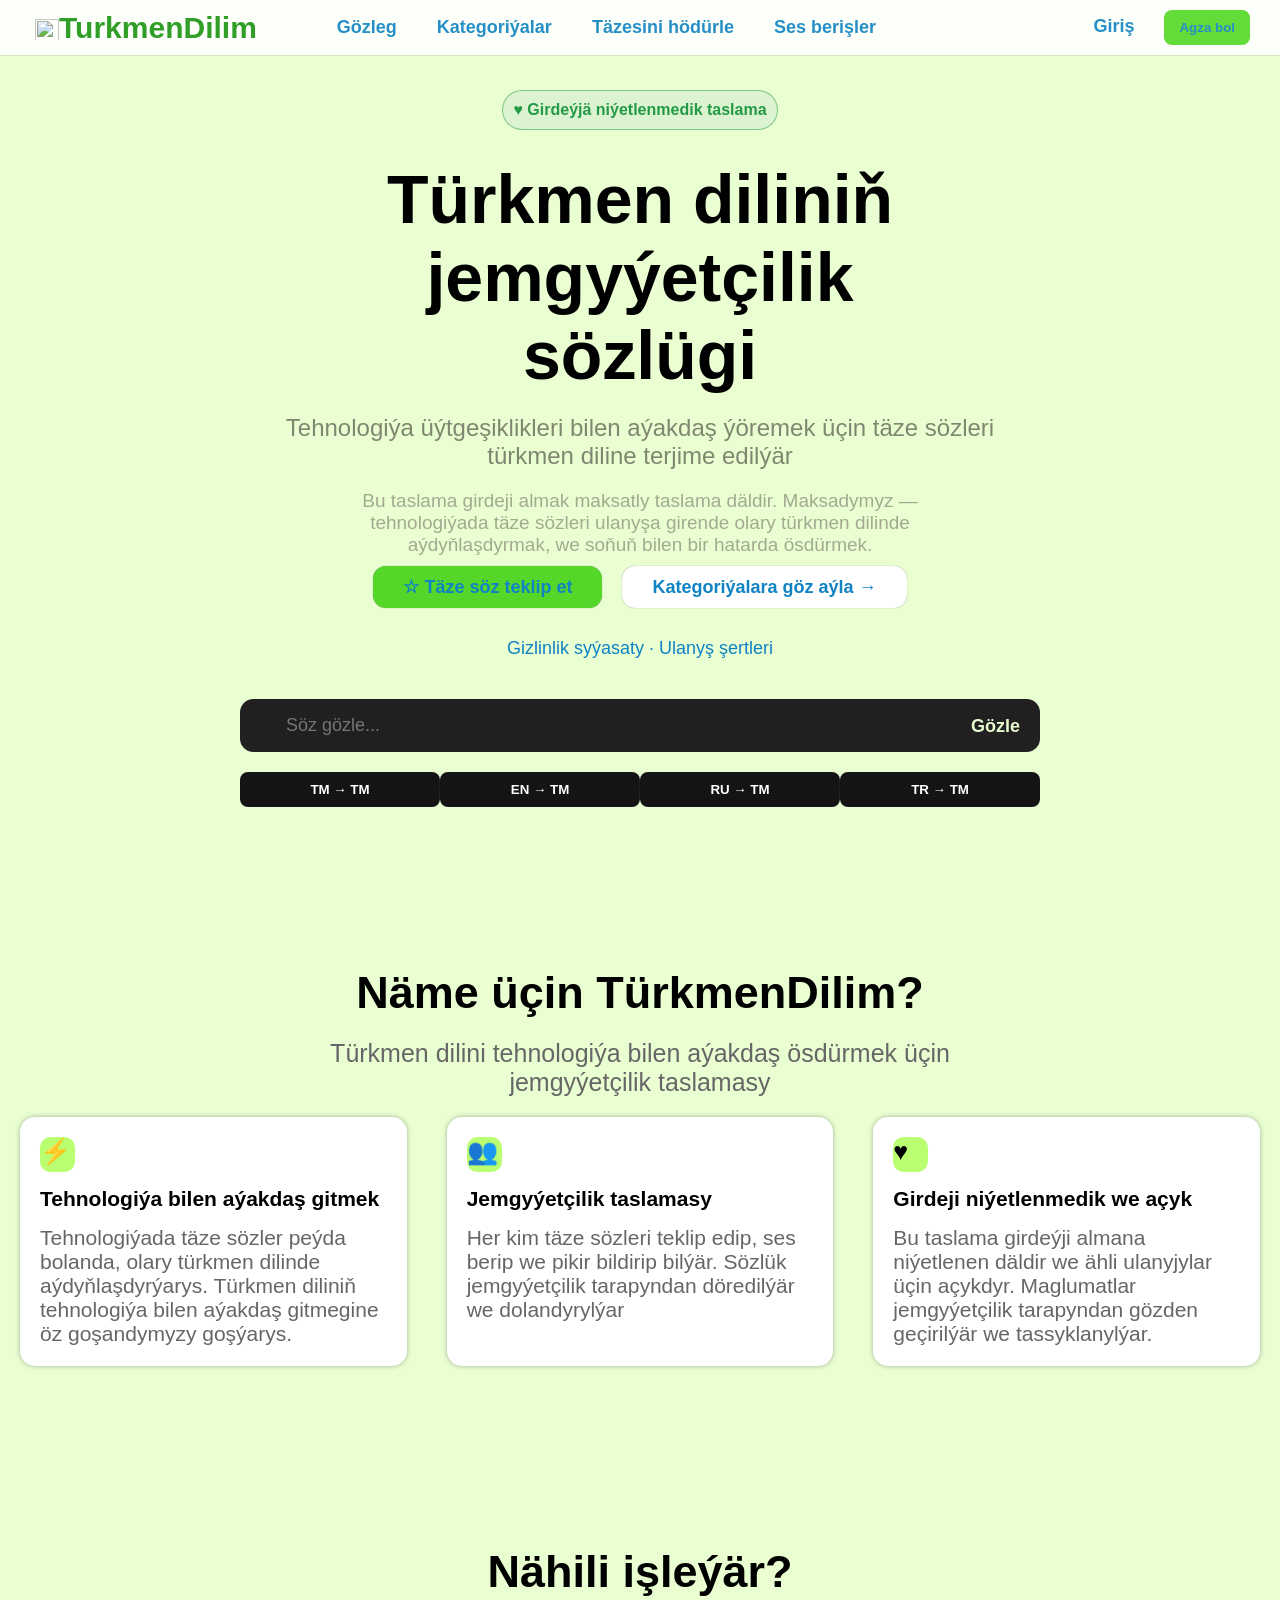
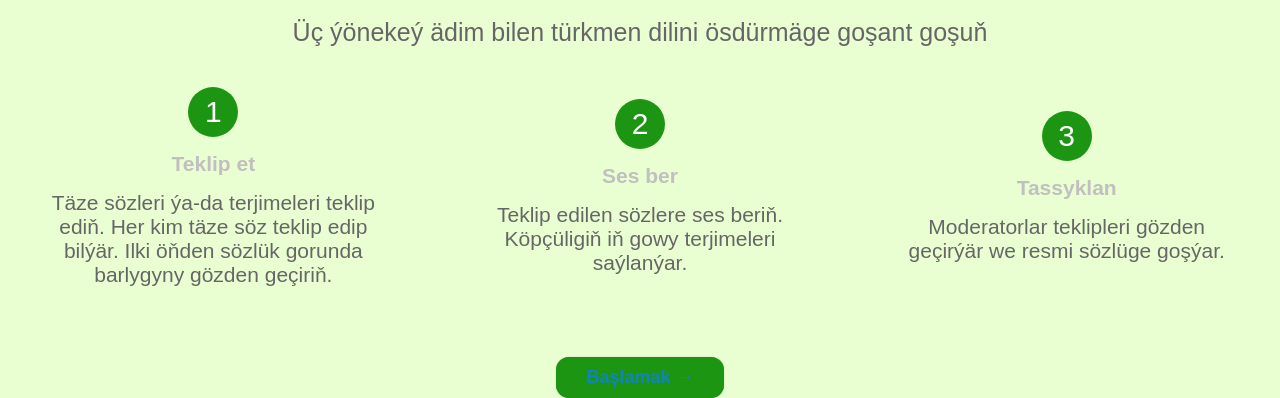
==== commit 855cb799: "yetisen yerlerime cenli edip hersini push edip gitmekci" ====
--- a/index.html
+++ b/index.html
@@ -101,6 +101,42 @@
                 </article>
             </div>
         </section>
+
+        <section>
+            <h2>Nähili işleýär?</h2>
+            <p class="taslama">
+                Üç ýönekeý ädim bilen türkmen dilini ösdürmäge goşant goşuň
+            </p>
+
+            <div class="boxes2">
+                <article class="card12">
+                    <div>1</div>
+                    <h3>Teklip et</h3>
+                    <p>
+                    Täze sözleri ýa-da terjimeleri teklip ediň. Her kim täze söz teklip edip bilýär. Ilki öňden sözlük gorunda barlygyny gözden geçiriň.
+                    </p>
+                </article>
+
+                <article class="card22">
+                    <div>2</div>
+                    <h3>Ses ber</h3>
+                    <p>
+                    Teklip edilen sözlere ses beriň. Köpçüligiň iň gowy terjimeleri saýlanýar.
+                    </p>
+                </article>
+
+                <article class="card32">
+                    <div>3</div>
+                    <h3>Tassyklan</h3>
+                    <p>
+                    Moderatorlar teklipleri gözden geçirýär we resmi sözlüge goşýar.
+                    </p>
+                </article>
+            </div>
+            <div class="basla-btn">
+                    <button>Başlamak &rightarrow;</button>
+            </div>
+        </section>
     </main>
 </body>
 
--- a/main.css
+++ b/main.css
@@ -280,3 +280,84 @@
     max-width: 390px;
 }
 
+
+
+
+
+
+
+.boxes2{
+    display: flex;
+    justify-content: center;
+    gap:40px;
+    flex-wrap: wrap;
+    padding: 20px;
+    
+}
+.card12, .card22, .card32 {
+    display: flex;
+    flex-direction: column;
+    gap: 15px;
+    padding: 20px;  
+    flex-wrap: wrap; 
+    max-width:400px;
+    min-height: 220px;
+    flex: 1;
+    align-items: center;
+    justify-content: center;
+}
+.boxes2 .card12 div, .boxes2 .card22 div, .boxes2 .card32 div{
+    font-size: 30px;
+    background-color:var(--goyy-yasyl);
+    width: 50px;
+    color: white;
+    height: 50px;
+    border: none;
+    border-radius: 50%;
+    display: flex;
+    align-items: center;
+    justify-content: center;
+}
+
+.boxes2 h3{
+    display: flex;
+    align-items: center;
+    justify-content: center;
+    font-size: 21px;
+    color: rgb(193, 191, 191);
+}
+.boxes2 p{
+    display: flex;
+    align-items: center;
+    justify-content: center;
+    text-align: center;
+    font-size: 21px;
+    color: var(--text-cal);
+    max-width: 390px;
+}
+.basla-btn{
+    display: flex;
+    justify-content: center;
+    margin-top: 30px;
+}
+.basla-btn button{
+    color: var(--acyk-gok);
+    border: none;
+    padding: 10px 30px;
+    border-radius: 13px;
+    cursor: pointer;
+    font-weight: bold;
+    font-size: 18px;
+    box-shadow: 0px 0px 1px rgba(0, 0, 0, 0.5);
+    background-color: var(--goyy-yasyl);
+}
+
+
+
+
+
+
+
+
+
+
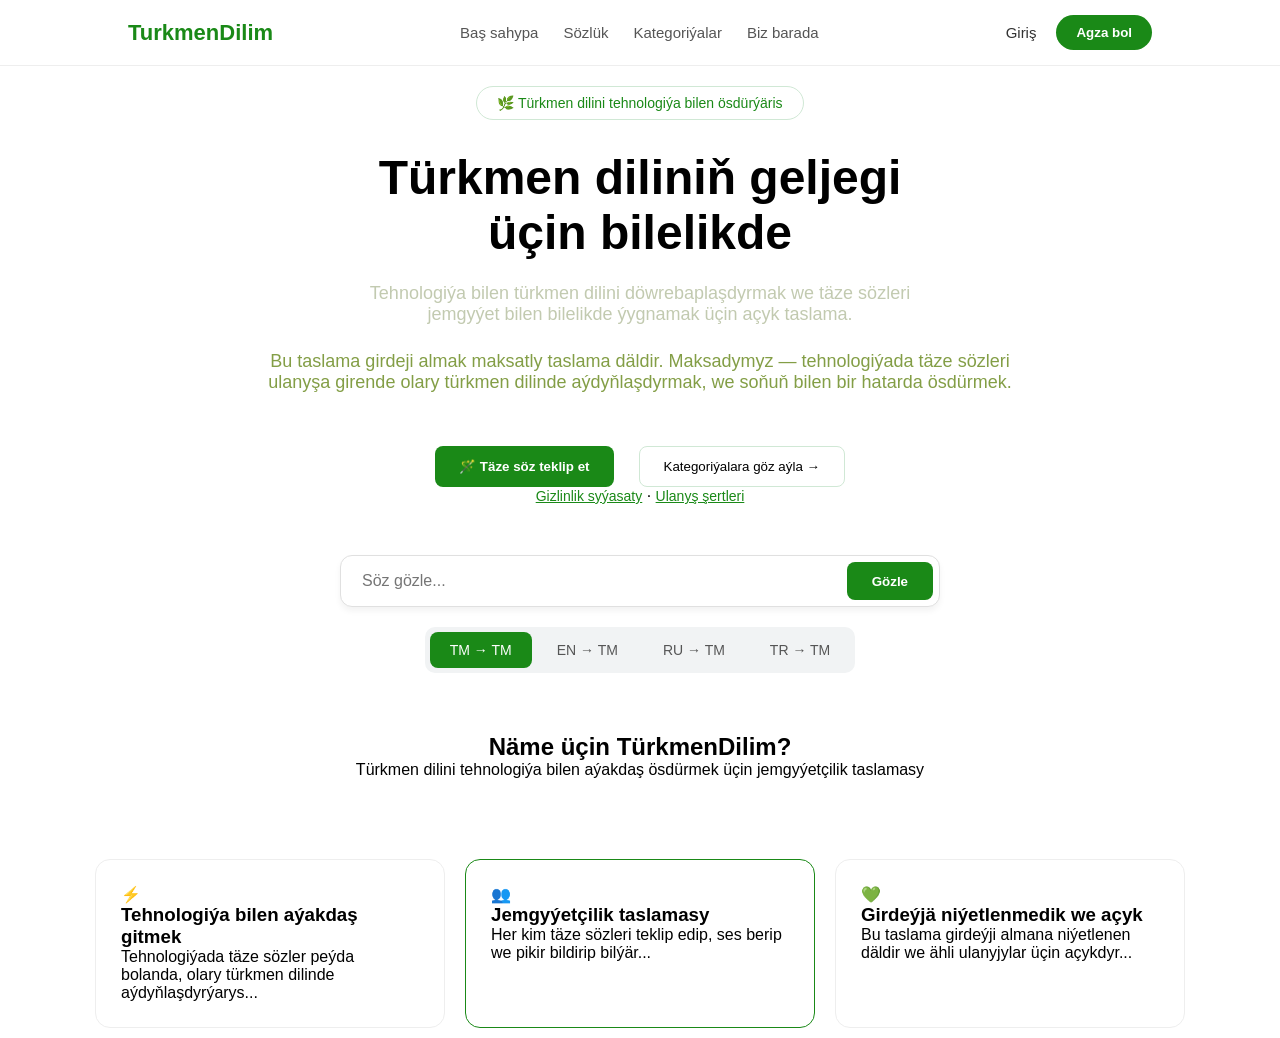
==== commit ca525a86: "Grid cards tried" ====
--- a/index.html
+++ b/index.html
@@ -1,7 +1,7 @@
 <!DOCTYPE html>
 <html lang="en">
 
-<head>
+<head >
     <meta charset="UTF-8">
     <meta name="viewport" content="width=device-width, initial-scale=1.0">
     <title>React App</title>
@@ -9,22 +9,26 @@
 </head>
 
 <body>
-    <header>
-        <nav>
+    <header class="header">
+        <nav class="navbar">
+            <!-- <div class="main">
+                <div class="turkmen bg-red"></div>
+                <div class="turkmen bg-green"></div>
+                <div class="turkmen bg-blue"></div>
+            </div> -->
 
-            <div class="tmdilim"><img src="https://turkmendilim.com/logo.png">TurkmenDilim</div>
+            <div class="logo">TurkmenDilim</div>
 
-
-            <ul>
-                <li>Gözleg</li>
-                <li>Kategoriýalar</li>
-                <li>Täzesini hödürle</li>
-                <li>Ses berişler</li>
+            <ul class="nav-links">
+                <li><a href="#">Baş sahypa</a></li>
+                <li><a href="#">Sözlük</a></li>
+                <li><a href="#">Kategoriýalar</a></li>
+                <li><a href="#">Biz barada</a></li>
             </ul>
 
-            <div class="girish">
-                <a href="#">Giriş</a>
-                <button>Agza bol</button>
+            <div class="auth-buttons">
+                <a href="#" class="login-link">Giriş</a>
+                <button class="signup-btn">Agza bol</button>
             </div>
         </nav>
     </header>
@@ -34,108 +38,71 @@
 
 
 
-            <div class="osus-text">&hearts; Girdeýjä niýetlenmedik taslama</div>
+            <div class="osus-text">🌿 Türkmen dilini tehnologiýa bilen ösdürýäris</div>
 
 
-            <h1 class="geljek-text">Türkmen diliniň jemgyýetçilik sözlügi</h1>
+            <h1 class="geljek-text">Türkmen diliniň geljegi üçin bilelikde</h1>
 
             <p class="dowrebap-text">
-                Tehnologiýa üýtgeşiklikleri bilen aýakdaş ýöremek üçin täze sözleri türkmen diline terjime edilýär
+                Tehnologiýa bilen türkmen dilini döwrebaplaşdyrmak we täze sözleri
+                jemgyýet bilen bilelikde ýygnamak üçin açyk taslama.
             </p>
-            <p class="maksat-text">
+
+<p class="maksat-text">
                 Bu taslama girdeji almak maksatly taslama däldir. Maksadymyz —
                 tehnologiýada täze sözleri ulanyşa girende olary türkmen dilinde
                 aýdyňlaşdyrmak, we soňuň bilen bir hatarda ösdürmek.
             </p>
 
-            <div class="bas-buton">
-                <button id="teklip">&star; Täze söz teklip et</button>
-                <button id="kategoriya">Kategoriýalara göz aýla →</button>
+            <div class="hero-btns">
+                <button class="btn-green">🪄 Täze söz teklip et</button>
+                <button class="btn-white">Kategoriýalara göz aýla →</button>
             </div>
 
-            <a href="#" class="gizlinlik"><span>Gizlinlik syýasaty</span> · <span>Ulanyş şertleri</span></a>
+           <div class="policy-links">
+    <a href="#">Gizlinlik syýasaty</a> · <a href="#">Ulanyş şertleri</a>
 
-            <form>
-                <input type="search" placeholder="Söz gözle..." />
-                <button type="submit">Gözle</button>
-            </form>
+</div>
 
-            <div class="diller">
-                <button>TM → TM</button>
-                <button>EN → TM</button>
-                <button>RU → TM</button>
-                <button>TR → TM</button>
-            </div>
+            <div class="search-section">
+    <div class="search-bar">
+        <input type="text" placeholder="Söz gözle...">
+        <button class="search-submit">Gözle</button>
+    </div>
+</div>
+<div class="lang-container">
+    <button class="lang-tab active">TM → TM</button>
+    <button class="lang-tab">EN → TM</button>
+    <button class="lang-tab">RU → TM</button>
+    <button class="lang-tab">TR → TM</button>
+</div>
         </section>
 
         <section>
-            <h2>Näme üçin TürkmenDilim?</h2>
-            <p class="taslama">
-                Türkmen dilini tehnologiýa bilen aýakdaş ösdürmek üçin jemgyýetçilik
-                taslamasy
-            </p>
+<div class="features-header">
+    <h2 >Näme üçin TürkmenDilim?</h2>
+    <p>Türkmen dilini tehnologiýa bilen aýakdaş ösdürmek üçin jemgyýetçilik taslamasy</p>
+</div>
 
-            <div class="boxes">
-                <article class="card1">
-                    <div>⚡</div>
-                    <h3>Tehnologiýa bilen aýakdaş gitmek</h3>
-                    <p>
-                    Tehnologiýada täze sözler peýda bolanda, olary türkmen dilinde aýdyňlaşdyrýarys. Türkmen diliniň tehnologiýa bilen aýakdaş gitmegine öz goşandymyzy goşýarys.
-                    </p>
-                </article>
+        <div class="card-container">
+        <article class="feature-card">
+            <div >⚡</div>
+            <h3>Tehnologiýa bilen aýakdaş gitmek</h3>
+            <p>Tehnologiýada täze sözler peýda bolanda, olary türkmen dilinde aýdyňlaşdyrýarys...</p>
+        </article>
 
-                <article class="card2">
-                    <div>👥</div>
-                    <h3>Jemgyýetçilik taslamasy</h3>
-                    <p>
-                    Her kim täze sözleri teklip edip, ses berip we pikir bildirip bilýär. Sözlük jemgyýetçilik tarapyndan döredilýär we dolandyrylýar
-                    </p>
-                </article>
+      <article class="feature-card highlighted">
+            <div class="icon-box">👥</div>
+            <h3>Jemgyýetçilik taslamasy</h3>
+            <p>Her kim täze sözleri teklip edip, ses berip we pikir bildirip bilýär...</p>
+        </article>
 
-                <article class="card3">
-                    <div>&hearts;</div>
-                    <h3>Girdeji niýetlenmedik we açyk</h3>
-                    <p>
-                    Bu taslama girdeýji almana niýetlenen däldir we ähli ulanyjylar üçin açykdyr. Maglumatlar jemgyýetçilik tarapyndan gözden geçirilýär we tassyklanylýar.
-                    </p>
-                </article>
-            </div>
-        </section>
-
-        <section>
-            <h2>Nähili işleýär?</h2>
-            <p class="taslama">
-                Üç ýönekeý ädim bilen türkmen dilini ösdürmäge goşant goşuň
-            </p>
-
-            <div class="boxes2">
-                <article class="card12">
-                    <div>1</div>
-                    <h3>Teklip et</h3>
-                    <p>
-                    Täze sözleri ýa-da terjimeleri teklip ediň. Her kim täze söz teklip edip bilýär. Ilki öňden sözlük gorunda barlygyny gözden geçiriň.
-                    </p>
-                </article>
-
-                <article class="card22">
-                    <div>2</div>
-                    <h3>Ses ber</h3>
-                    <p>
-                    Teklip edilen sözlere ses beriň. Köpçüligiň iň gowy terjimeleri saýlanýar.
-                    </p>
-                </article>
-
-                <article class="card32">
-                    <div>3</div>
-                    <h3>Tassyklan</h3>
-                    <p>
-                    Moderatorlar teklipleri gözden geçirýär we resmi sözlüge goşýar.
-                    </p>
-                </article>
-            </div>
-            <div class="basla-btn">
-                    <button>Başlamak &rightarrow;</button>
-            </div>
+          <article class="feature-card">
+            <div class="icon-box">💚</div>
+            <h3>Girdeýjä niýetlenmedik we açyk</h3>
+            <p>Bu taslama girdeýji almana niýetlenen däldir we ähli ulanyjylar üçin açykdyr...</p>
+        </article>
+    </div>
         </section>
     </main>
 </body>
--- a/main.css
+++ b/main.css
@@ -1,104 +1,9 @@
 /* #cfe8d2  bgcolor*/
 /* #259a46  text color*/
 
- :root {
-    --goyy-yasyl: #1c9513;
-    --acyk-yasyl: #54d728;
-    --text-gara: black;
-    --acyk-gok:rgb(16, 131, 197);
-    --gyzyl: rgb(247, 3, 3);
-    --text-cal: #666666;
-    --white: white;
-    --yeneyasyl:#259a46;
-    --bgcolor:#e9ffd2fb ;
-}
-*{
-    padding: 0;
-    margin: 0;
-    box-sizing: border-box;
-}
-body{
-    height: 100%;
-    background-color: var(--bgcolor);
-   font-family: 'Franklin Gothic Medium', 'Arial Narrow', Arial, sans-serif; 
-}
-header nav{
-    display:flex;
-    justify-content: space-between;
-    align-items: center;
-    width: 100%;
-    height: 55px;
-    background-color:white;
-    position: fixed;
-    top: 0;
-    padding: 5px;
-    box-shadow: #0A0A0A 0px 0px 0.8px;
-    opacity: 0.9;
-    backdrop-filter: blur(8px);/*?????????blur ishlanok*/
-    z-index: 1000;
-
-    
-}
-.tmdilim{
-    display: flex;
-    align-items: center;
-    margin-right: 60px;
-    font-size: 30px;
-    font-weight: bold;
-    color: var(--goyy-yasyl);
-    margin-left: 30px;
-    cursor: pointer;
-}
-header nav ul{
-    display: flex;
-    list-style: none;
-    margin-right: auto;
-
-}
-
-nav ul li{
-    margin: 0 10px;
-    font-size: 18px;
-    color: var(--acyk-gok);
-    font-weight: bold;
-    cursor: pointer;
-    padding: 5px 10px;
-    border-radius: 8px;
-    transition: 0.3s ease;
-}
-nav ul li:hover{
-    background-color: #b9ff6ffb;;
-}
-.girish {
-    display:inline-block;
-    justify-content: space-between;
-    padding-right: 15px;
-    font-size: 18px;
-    margin: 10px;
-}
-.girish a{
-    color: var(--acyk-gok);
-    text-decoration: none;
-    font-weight: bold;
-    margin-right: 25px;
-    
-}
-.girish button{
-    background-color: var(--acyk-yasyl);
-    color: var(--acyk-gok);
-    border: none;
-    padding: 10px 15px;
-    border-radius: 8px;
-    cursor: pointer;
-    font-weight: bold;
-}
-header nav .tmdilim img{
-    width: 24px;
-    height: 24px;
-}
-.osus-text{
+/* .osus-text{
     background-color: rgba(207, 232, 210, 0.5);
-    margin: 90px auto 20px auto;
+    margin: auto;
     width: fit-content;
     padding: 10px;
     border: solid 1px rgb(37, 154, 70, 0.5);
@@ -110,7 +15,7 @@
 }
 .geljek-text{
     margin: auto;
-    width: 650px;
+    width: 600px;
     text-align: center;
     font-size: 68px;
     font-family: 'Franklin Gothic Medium', 'Arial Narrow', Arial, sans-serif;
@@ -118,246 +23,266 @@
 }
 .dowrebap-text{ 
     margin: auto;
-    width: 770px;
+    width: 600px;
     text-align: center;
     font-size: 24px;
     font-family: 'Franklin Gothic Medium', 'Arial Narrow', Arial, sans-serif;
     color: #808770;
     padding: 10px;
-} 
+} */
+
+
+
+* {
+    margin: 0;
+    padding: 0;
+    box-sizing: border-box;
+    font-family: sans-serif; 
+}
+
+.navbar {
+    display: flex; 
+    justify-content: space-between; 
+    align-items: center;            
+    padding: 15px 10%;             
+    background-color: white;
+    border-bottom: 1px solid #eee;
+}
+
+
+.logo {
+    font-size: 22px;
+    font-weight: bold;
+    color: #1a8917; 
+    cursor: pointer;
+}
+
+
+.nav-links {
+    display: flex;
+    list-style: none; 
+    gap: 25px;        
+}
+
+.nav-links a {
+    text-decoration: none;
+    color: #555;
+    font-size: 15px;
+    font-weight: 500;
+}
+
+.nav-links a:hover {
+    color: #1a8917; 
+}
+
+/* 5. Right Side Buttons */
+.auth-buttons {
+    display: flex;
+    align-items: center;
+    gap: 20px;
+}
+
+.login-link {
+    text-decoration: none;
+    color: #333;
+    font-size: 15px;
+}
+
+.signup-btn {
+    background-color: #1a8917;
+    color: white;
+    border: none;
+    padding: 10px 20px;
+    border-radius: 50px;
+    font-weight: bold;
+    cursor: pointer;
+    transition: 0.3s;
+}
+
+.signup-btn:hover {
+    background-color: #146c12;
+}
+
+section {
+    display: flex;
+    flex-direction: column; 
+    align-items: center;    
+    text-align: center;  
+}
+.osus-text {
+    display: inline-block;   
+    text-align: center;      
+    margin:20px;
+    
+
+    background-color: white;
+    color: #1a8917;
+    padding: 8px 20px;
+    border-radius: 50px;
+    border: 1px solid #d0e8d5;
+    font-size: 14px;
+}
+
+.geljek-text{
+    width: 600px;
+    text-align: center;
+    color:black;
+    margin:10px;
+    font-size: 48px;
+    font-weight: bold;
+
+}
+.dowrebap-text{
+    width: 600px;
+    text-align: center;
+    color: #5c761f;
+    margin:10px;
+    font-size: 18px;
+
+}
+.dowrebap-text{
+ 
+    width: 600px;
+    text-align: center;
+    color: #c2cab0;
+    margin:10px;
+    padding: 3px;
+    font-size: 18px;
+    font-family: 'Franklin Gothic Medium', 'Arial Narrow', Arial, sans-serif;
+}
 .maksat-text{
-    margin: auto;
-    width: 600px;
-    text-align: center;
-    font-size: 19px;
-    font-family: 'Franklin Gothic Medium', 'Arial Narrow', Arial, sans-serif;
-    color: #a2aa90;
-    padding: 10px;
-}
-.bas-buton{
-    display: flex;
-    justify-content: center;
-    gap: 20px;
-}
-.bas-buton button{
-    color: var(--acyk-gok);
-    border: none;
-    padding: 10px 30px;
-    border-radius: 13px;
-    cursor: pointer;
-    font-weight: bold;
+    width: 800px;
+    text-align: center;
+    color: #839e46;
+    margin-top: 10px;
+    margin-bottom: 30px;
+    padding: 3px;
     font-size: 18px;
-    box-shadow: 0px 0px 1px rgba(0, 0, 0, 0.5);
+    font-family: 'Franklin Gothic Medium', 'Arial Narrow', Arial, sans-serif;
+}
+
+.hero-btns {
+    display: flex;
+    gap: 25px;
+    margin-top: 20px;
+}
+.btn-green{
+    background-color:#1a8917;
+    color:white;
+    border:none;
+    border-radius: 8px;
+    padding: 10px 24px;
+    font-weight: bold;
+    cursor: pointer;
+}
+
+.btn-white{
     background-color: white;
-}
-#kategoriya:hover{
-    background-color: rgb(220, 219, 219);
-}
-#teklip{
-    background-color: var(--acyk-yasyl);
-}
-
-.gizlinlik{
-    display: block;
-    text-align: center;
-    margin: 30px auto;
-    color: var(--acyk-gok);
-    text-decoration: none;
-    font-size: 18px;
-}
-.gizlinlik span:hover{
+    color:333;
+    padding: 12px 24px  ;
+    border: 1px solid #d0e8d5;
+    border-radius:8px;
+    cursor: pointer;
+}
+
+.search-section {
+    width: 100%;
+    max-width: 600px;
+    margin-top: 30px;
+}
+
+.search-bar {
+    display: flex;
+    background: white;
+    border: 1px solid #e0e0e0;
+    border-radius: 12px;
+    padding: 6px;
+    box-shadow: 0 4px 6px rgba(0,0,0,0.05);
+}
+
+.search-bar input {
+    flex: 1;
+    border: none;
+    outline: none;
+    padding: 10px 15px;
+    font-size: 16px;
+}
+
+.search-submit {
+    background-color: #1a8917;
+    color: white;
+    border: none;
+    padding: 10px 25px;
+    border-radius: 8px;
+    font-weight: bold;
+    cursor: pointer;
+}
+
+
+.lang-container {
+    display: flex;
+    background-color: #f1f3f4;
+    padding: 5px;
+    border-radius: 10px;
+    margin-top: 20px;
+    gap: 5px;
+}
+
+.lang-tab {
+    border: none;
+    padding: 10px 20px;
+    background: transparent;
+    border-radius: 8px;
+    cursor: pointer;
+    font-size: 14px;
+    color: #555;
+}
+
+.lang-tab.active {
+    background-color: #1a8917;
+    color: white;
+}
+
+
+.policy-links {
+    margin-bottom: 20px;
+}
+
+.policy-links a {
+    color: #1a8917;
     text-decoration: underline;
-}
-form, .diller{
-    display: flex;
-    width: 100%;
-    max-width: 800px;
-    margin-left: auto;
-    margin-right: auto;
-}
-form{
-    display: flex;
-    justify-content: center;
-    position: relative;
-    margin: 40px auto 20px auto;
-}
-form input{
-    width: 100%;
-    color: var(--text-cal);
-    background-color: rgb(33, 31, 31);
-    padding: 15px 100px 15px 45px;
-    border: 1px solid rgb(33, 31, 31);
-    border-radius: 13px;
-    color: var(--text-cal);
-    font-size: 18px;
-    
-
-}
-form button{
-    position: absolute;
-    right: 20px;
-    top: 50%;
-    transform: translateY(-50%);
-    background: transparent;
-    border: none;
-    cursor: pointer;
-    font-weight: bold;
-    font-size: 18px;
-    color: var(--bgcolor);
-}
-.diller{
-    display: flex;
-    justify-content: center;
-    margin-top: 20px;
-    
-}
-
-.diller button{
-    flex: 1;
-    background-color: rgb(21, 20, 20);
-    color: var(--white);
-    border: none;
-    box-shadow: 0px 0px 1px rgba(255, 255, 255, 0.5);
-    padding: 10px 30px;
-    border-radius: 8px;
-    cursor: pointer;
-    font-weight: bold;
-}
-
-section h2{
-    margin:150px auto 10px auto;
-    text-align: center;
-    font-size: 45px;
-    padding: 10px;
-
-}
-.taslama{
-    margin: auto;
-    width: 750px;
-    text-align: center;
-    font-size: 25px;
-    color: var(--text-cal);
-}
-.boxes{
-    display: flex;
-    justify-content: center;
-    gap:40px;
-    flex-wrap: wrap;
-    padding: 20px;
-    
-}
-.card1, .card2, .card3 {
-    display: flex;
-    flex-direction: column;
-    gap: 15px;
-    background-color: #ffffff;
-    border-radius: 15px;  
-    padding: 20px;  
-    flex-wrap: wrap; 
-    max-width:400px;
-    min-height: 220px;
-    flex: 1;
-    box-shadow: 0px 0px 5px rgba(0, 0, 0, 0.3); 
-    transition: ease-in-out 0.3s;
-}
-.card1:hover, .card2:hover, .card3:hover{
-    border: solid 0.5px var(--yeneyasyl) ;
-}
-.boxes .card1 div, .boxes .card2 div, .boxes .card3 div{
-    font-size: 25px;
-    background-color: #b9ff6ffb;
-    width: 35px;
-    height: 35px;
-    border: none;
-    border-radius: 30%;
-}
-section article h3{
-    font-size: 21px;
-}
-section article p{
-    font-size: 21px;
-    color: var(--text-cal);
-    max-width: 390px;
-}
-
-
-
-
-
-
-
-.boxes2{
-    display: flex;
-    justify-content: center;
-    gap:40px;
-    flex-wrap: wrap;
-    padding: 20px;
-    
-}
-.card12, .card22, .card32 {
-    display: flex;
-    flex-direction: column;
-    gap: 15px;
-    padding: 20px;  
-    flex-wrap: wrap; 
-    max-width:400px;
-    min-height: 220px;
-    flex: 1;
-    align-items: center;
-    justify-content: center;
-}
-.boxes2 .card12 div, .boxes2 .card22 div, .boxes2 .card32 div{
-    font-size: 30px;
-    background-color:var(--goyy-yasyl);
-    width: 50px;
-    color: white;
-    height: 50px;
-    border: none;
-    border-radius: 50%;
-    display: flex;
-    align-items: center;
-    justify-content: center;
-}
-
-.boxes2 h3{
-    display: flex;
-    align-items: center;
-    justify-content: center;
-    font-size: 21px;
-    color: rgb(193, 191, 191);
-}
-.boxes2 p{
-    display: flex;
-    align-items: center;
-    justify-content: center;
-    text-align: center;
-    font-size: 21px;
-    color: var(--text-cal);
-    max-width: 390px;
-}
-.basla-btn{
-    display: flex;
-    justify-content: center;
-    margin-top: 30px;
-}
-.basla-btn button{
-    color: var(--acyk-gok);
-    border: none;
-    padding: 10px 30px;
-    border-radius: 13px;
-    cursor: pointer;
-    font-weight: bold;
-    font-size: 18px;
-    box-shadow: 0px 0px 1px rgba(0, 0, 0, 0.5);
-    background-color: var(--goyy-yasyl);
-}
-
-
-
-
-
-
-
-
-
-
+    font-size: 14px;
+}
+
+.features-header {
+    text-align: center;     
+    margin-top: 60px;       
+    margin-bottom: 40px;     
+    display: flex;
+    flex-direction: column; 
+    align-items: center;     
+}
+
+.card-container {
+    display: flex;         
+    justify-content: center; 
+    gap: 20px;          
+    margin-top: 40px;
+    padding: 0 5%;
+}
+
+.feature-card {
+    flex: 1;               
+    max-width: 350px;      
+    background: white;
+    border: 1px solid #eee;
+    border-radius: 15px;
+    padding: 25px;
+    text-align: left;     
+    margin-bottom: 10px ;
+}
+
+
+.feature-card.highlighted {
+    border: 1px solid #1a8917;
+}
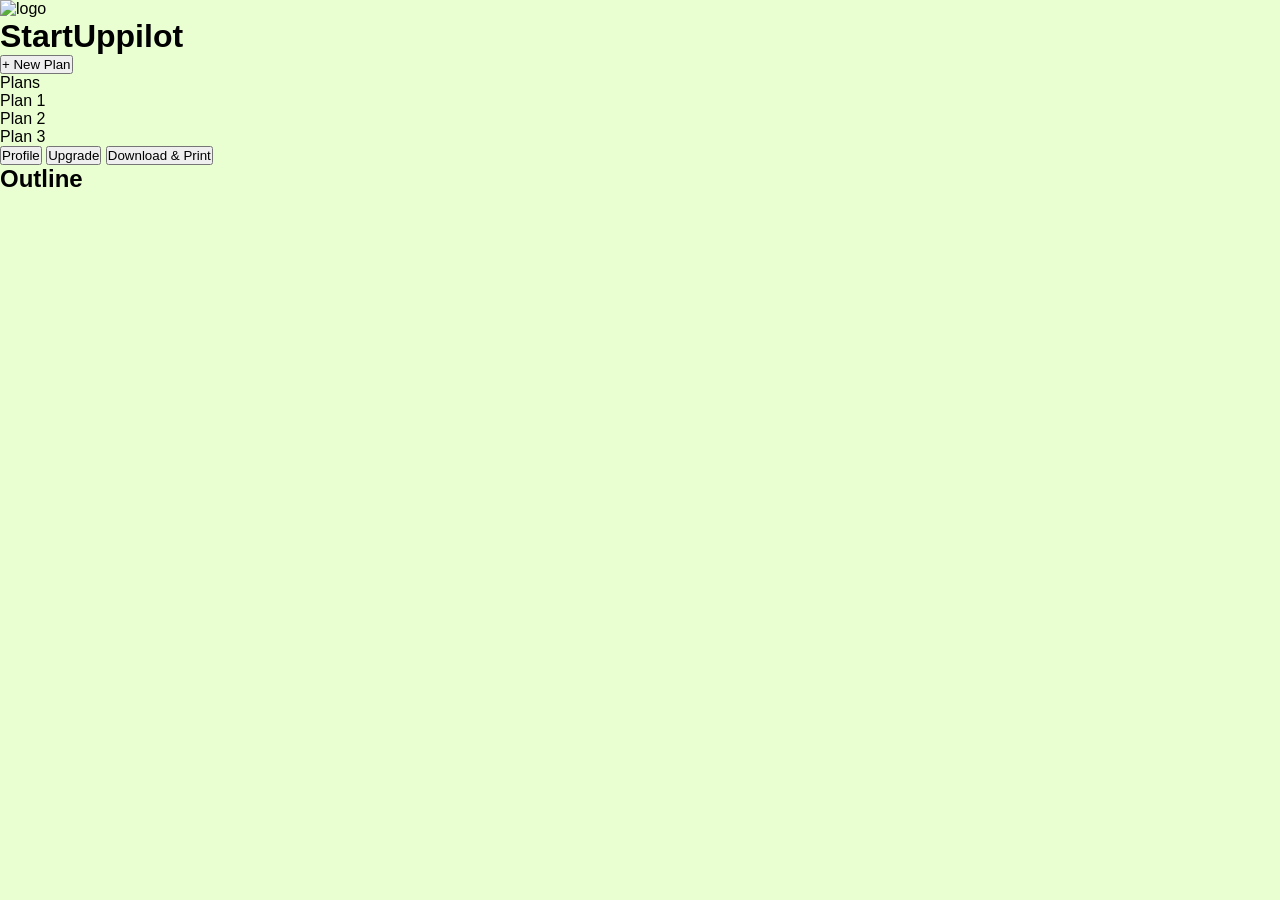
==== commit de8ce76f: "Refactor index.html to update layout and sections Refactor the HTML structure by removing the header" ====
--- a/index.html
+++ b/index.html
@@ -1,7 +1,7 @@
 <!DOCTYPE html>
 <html lang="en">
 
-<head >
+<head>
     <meta charset="UTF-8">
     <meta name="viewport" content="width=device-width, initial-scale=1.0">
     <title>React App</title>
@@ -9,102 +9,42 @@
 </head>
 
 <body>
-    <header class="header">
-        <nav class="navbar">
-            <!-- <div class="main">
-                <div class="turkmen bg-red"></div>
-                <div class="turkmen bg-green"></div>
-                <div class="turkmen bg-blue"></div>
-            </div> -->
 
-            <div class="logo">TurkmenDilim</div>
+</body>
+    <div id="root">
+        <div class="sidebar">
+            <div class="topbar">
+                <div class="logo-box">
+                    <img class="logo" src="logo.png" alt="logo">
+                    <h1>StartUppilot</h1>
+                </div>
+                <div class="new-plan">
+                    <button class="">+ New Plan</button>
+                </div>
 
-            <ul class="nav-links">
-                <li><a href="#">Baş sahypa</a></li>
-                <li><a href="#">Sözlük</a></li>
-                <li><a href="#">Kategoriýalar</a></li>
-                <li><a href="#">Biz barada</a></li>
-            </ul>
+                <div class="plans">
+                    <p>Plans</p>
+                   <ul>
+                        <li>Plan 1</li>
+                        <li>Plan 2</li>
+                        <li>Plan 3</li>
+                    </ul>
+                </div>
+            </div>
+            <div class="profilebar">
+               <button class="profile-btn">Profile</button> 
+               <button class="upgrade-btn">Upgrade</button>
+               <button class="download-btn">Download & Print</button>
+            </div>
+        </div>
 
-            <div class="auth-buttons">
-                <a href="#" class="login-link">Giriş</a>
-                <button class="signup-btn">Agza bol</button>
-            </div>
-        </nav>
-    </header>
+        <div class="outline">
+            <h2>Outline</h2>
+        </div>
+        <div class="content">
 
-    <main>
-        <section>
+        </div>
 
+    </div>
 
-
-            <div class="osus-text">🌿 Türkmen dilini tehnologiýa bilen ösdürýäris</div>
-
-
-            <h1 class="geljek-text">Türkmen diliniň geljegi üçin bilelikde</h1>
-
-            <p class="dowrebap-text">
-                Tehnologiýa bilen türkmen dilini döwrebaplaşdyrmak we täze sözleri
-                jemgyýet bilen bilelikde ýygnamak üçin açyk taslama.
-            </p>
-
-<p class="maksat-text">
-                Bu taslama girdeji almak maksatly taslama däldir. Maksadymyz —
-                tehnologiýada täze sözleri ulanyşa girende olary türkmen dilinde
-                aýdyňlaşdyrmak, we soňuň bilen bir hatarda ösdürmek.
-            </p>
-
-            <div class="hero-btns">
-                <button class="btn-green">🪄 Täze söz teklip et</button>
-                <button class="btn-white">Kategoriýalara göz aýla →</button>
-            </div>
-
-           <div class="policy-links">
-    <a href="#">Gizlinlik syýasaty</a> · <a href="#">Ulanyş şertleri</a>
-
-</div>
-
-            <div class="search-section">
-    <div class="search-bar">
-        <input type="text" placeholder="Söz gözle...">
-        <button class="search-submit">Gözle</button>
-    </div>
-</div>
-<div class="lang-container">
-    <button class="lang-tab active">TM → TM</button>
-    <button class="lang-tab">EN → TM</button>
-    <button class="lang-tab">RU → TM</button>
-    <button class="lang-tab">TR → TM</button>
-</div>
-        </section>
-
-        <section>
-<div class="features-header">
-    <h2 >Näme üçin TürkmenDilim?</h2>
-    <p>Türkmen dilini tehnologiýa bilen aýakdaş ösdürmek üçin jemgyýetçilik taslamasy</p>
-</div>
-
-        <div class="card-container">
-        <article class="feature-card">
-            <div >⚡</div>
-            <h3>Tehnologiýa bilen aýakdaş gitmek</h3>
-            <p>Tehnologiýada täze sözler peýda bolanda, olary türkmen dilinde aýdyňlaşdyrýarys...</p>
-        </article>
-
-      <article class="feature-card highlighted">
-            <div class="icon-box">👥</div>
-            <h3>Jemgyýetçilik taslamasy</h3>
-            <p>Her kim täze sözleri teklip edip, ses berip we pikir bildirip bilýär...</p>
-        </article>
-
-          <article class="feature-card">
-            <div class="icon-box">💚</div>
-            <h3>Girdeýjä niýetlenmedik we açyk</h3>
-            <p>Bu taslama girdeýji almana niýetlenen däldir we ähli ulanyjylar üçin açykdyr...</p>
-        </article>
-    </div>
-        </section>
-    </main>
-</body>
-
-</html>+</html>
--- a/main.css
+++ b/main.css
@@ -1,9 +1,104 @@
 /* #cfe8d2  bgcolor*/
 /* #259a46  text color*/
 
-/* .osus-text{
+ :root {
+    --goyy-yasyl: #1c9513;
+    --acyk-yasyl: #54d728;
+    --text-gara: black;
+    --acyk-gok:rgb(16, 131, 197);
+    --gyzyl: rgb(247, 3, 3);
+    --text-cal: #666666;
+    --white: white;
+    --yeneyasyl:#259a46;
+    --bgcolor:#e9ffd2fb ;
+}
+*{
+    padding: 0;
+    margin: 0;
+    box-sizing: border-box;
+}
+body{
+    height: 100%;
+    background-color: var(--bgcolor);
+   font-family: 'Franklin Gothic Medium', 'Arial Narrow', Arial, sans-serif; 
+}
+header nav{
+    display:flex;
+    justify-content: space-between;
+    align-items: center;
+    width: 100%;
+    height: 55px;
+    background-color:white;
+    position: sticky;
+    top: 0;
+    padding: 5px;
+    box-shadow: #0A0A0A 0px 0px 0.8px;
+    opacity: 0.9;
+    backdrop-filter: blur(8px);/*?????????blur ishlanok*/
+    z-index: 1;
+
+    
+}
+.tmdilim{
+    display: flex;
+    align-items: center;
+    margin-right: 60px;
+    font-size: 30px;
+    font-weight: bold;
+    color: var(--goyy-yasyl);
+    margin-left: 30px;
+    cursor: pointer;
+}
+header nav ul{
+    display: flex;
+    list-style: none;
+    margin-right: auto;
+
+}
+
+nav ul li{
+    margin: 0 10px;
+    font-size: 18px;
+    color: var(--acyk-gok);
+    font-weight: bold;
+    cursor: pointer;
+    padding: 5px 10px;
+    border-radius: 8px;
+    transition: 0.3s ease;
+}
+nav ul li:hover{
+    background-color: #b9ff6ffb;;
+}
+.girish {
+    display:inline-block;
+    justify-content: space-between;
+    padding-right: 15px;
+    font-size: 18px;
+    margin: 10px;
+}
+.girish a{
+    color: var(--acyk-gok);
+    text-decoration: none;
+    font-weight: bold;
+    margin-right: 25px;
+    
+}
+.girish button{
+    background-color: var(--acyk-yasyl);
+    color: var(--acyk-gok);
+    border: none;
+    padding: 10px 15px;
+    border-radius: 8px;
+    cursor: pointer;
+    font-weight: bold;
+}
+header nav .tmdilim img{
+    width: 24px;
+    height: 24px;
+}
+.osus-text{
     background-color: rgba(207, 232, 210, 0.5);
-    margin: auto;
+    margin: 90px auto 20px auto;
     width: fit-content;
     padding: 10px;
     border: solid 1px rgb(37, 154, 70, 0.5);
@@ -15,7 +110,7 @@
 }
 .geljek-text{
     margin: auto;
-    width: 600px;
+    width: 650px;
     text-align: center;
     font-size: 68px;
     font-family: 'Franklin Gothic Medium', 'Arial Narrow', Arial, sans-serif;
@@ -23,266 +118,247 @@
 }
 .dowrebap-text{ 
     margin: auto;
-    width: 600px;
+    width: 770px;
     text-align: center;
     font-size: 24px;
     font-family: 'Franklin Gothic Medium', 'Arial Narrow', Arial, sans-serif;
     color: #808770;
     padding: 10px;
-} */
-
-
-
-* {
-    margin: 0;
-    padding: 0;
-    box-sizing: border-box;
-    font-family: sans-serif; 
-}
-
-.navbar {
-    display: flex; 
-    justify-content: space-between; 
-    align-items: center;            
-    padding: 15px 10%;             
+} 
+.maksat-text{
+    margin: auto;
+    width: 600px;
+    text-align: center;
+    font-size: 19px;
+    font-family: 'Franklin Gothic Medium', 'Arial Narrow', Arial, sans-serif;
+    color: #a2aa90;
+    padding: 10px;
+}
+.bas-buton{
+    display: flex;
+    justify-content: center;
+    gap: 20px;
+}
+.bas-buton button{
+    color: var(--acyk-gok);
+    border: none;
+    padding: 10px 30px;
+    border-radius: 13px;
+    cursor: pointer;
+    font-weight: bold;
+    font-size: 18px;
+    box-shadow: 0px 0px 1px rgba(0, 0, 0, 0.5);
     background-color: white;
-    border-bottom: 1px solid #eee;
-}
-
-
-.logo {
-    font-size: 22px;
-    font-weight: bold;
-    color: #1a8917; 
-    cursor: pointer;
-}
-
-
-.nav-links {
-    display: flex;
-    list-style: none; 
-    gap: 25px;        
-}
-
-.nav-links a {
+}
+#kategoriya:hover{
+    background-color: rgb(220, 219, 219);
+}
+#teklip{
+    background-color: var(--acyk-yasyl);
+}
+
+.gizlinlik{
+    display: block;
+    text-align: center;
+    margin: 30px auto;
+    color: var(--acyk-gok);
     text-decoration: none;
-    color: #555;
-    font-size: 15px;
-    font-weight: 500;
-}
-
-.nav-links a:hover {
-    color: #1a8917; 
-}
-
-/* 5. Right Side Buttons */
-.auth-buttons {
-    display: flex;
-    align-items: center;
-    gap: 20px;
-}
-
-.login-link {
-    text-decoration: none;
-    color: #333;
-    font-size: 15px;
-}
-
-.signup-btn {
-    background-color: #1a8917;
+    font-size: 18px;
+}
+.gizlinlik span:hover{
+    text-decoration: underline;
+}
+form, .diller{
+    display: flex;
+    width: 100%;
+    max-width: 800px;
+    margin-left: auto;
+    margin-right: auto;
+}
+form{
+    display: flex;
+    justify-content: center;
+    position: relative;
+    margin: 40px auto 20px auto;
+}
+form input{
+    width: 100%;
+    color: var(--text-cal);
+    background-color: rgb(33, 31, 31);
+    padding: 15px 100px 15px 45px;
+    border: 1px solid rgb(33, 31, 31);
+    border-radius: 13px;
+    color: var(--text-cal);
+    font-size: 18px;
+    
+
+}
+form button{
+    position: absolute;
+    right: 20px;
+    top: 50%;
+    transform: translateY(-50%);
+    background: transparent;
+    border: none;
+    cursor: pointer;
+    font-weight: bold;
+    font-size: 18px;
+    color: var(--bgcolor);
+}
+.diller{
+    display: flex;
+    justify-content: center;
+    margin-top: 20px;
+    
+}
+
+.diller button{
+    flex: 1;
+    background-color: rgb(21, 20, 20);
+    color: var(--white);
+    border: none;
+    box-shadow: 0px 0px 1px rgba(255, 255, 255, 0.5);
+    padding: 10px 30px;
+    border-radius: 8px;
+    cursor: pointer;
+    font-weight: bold;
+}
+
+section h2{
+    margin:150px auto 10px auto;
+    text-align: center;
+    font-size: 45px;
+    padding: 10px;
+
+}
+.taslama{
+    margin: auto;
+    width: 750px;
+    text-align: center;
+    font-size: 25px;
+    color: var(--text-cal);
+}
+.boxes{
+    display: grid;
+    grid-template-columns: repeat(3, 400px);
+    justify-content: center;
+    gap:40px;
+    flex-wrap: wrap;
+    padding: 20px;
+    
+}
+.card1, .card2, .card3 {
+    display: flex;
+    flex-direction: column;
+    gap: 15px;
+    background-color: #ffffff;
+    border-radius: 15px;  
+    padding: 20px;  
+    flex-wrap: wrap; 
+    max-width:400px;
+    min-height: 220px;
+    flex: 1;
+    box-shadow: 0px 0px 5px rgba(0, 0, 0, 0.3); 
+    transition: ease-in-out 0.3s;
+}
+.card1:hover, .card2:hover, .card3:hover{
+    border: solid 0.5px var(--yeneyasyl) ;
+}
+.boxes .card1 div, .boxes .card2 div, .boxes .card3 div{
+    font-size: 25px;
+    background-color: #b9ff6ffb;
+    width: 35px;
+    height: 35px;
+    border: none;
+    border-radius: 30%;
+}
+section article h3{
+    font-size: 21px;
+}
+section article p{
+    font-size: 21px;
+    color: var(--text-cal);
+    max-width: 390px;
+}
+
+
+
+
+
+
+
+.boxes2{
+    display: grid;
+    grid-template-columns: repeat(3,400px);
+    justify-content: center;
+    gap:40px;
+    flex-wrap: wrap;
+    padding: 20px;
+    
+}
+.card12, .card22, .card32 {
+    display: flex;
+    flex-direction: column;
+    gap: 15px;
+    padding: 20px;  
+    flex-wrap: wrap; 
+    max-width:400px;
+    min-height: 220px;
+    flex: 1;
+    align-items: center;
+
+}
+.boxes2 .card12 div, .boxes2 .card22 div, .boxes2 .card32 div{
+    font-size: 30px;
+    background-color:var(--goyy-yasyl);
+    width: 50px;
     color: white;
-    border: none;
-    padding: 10px 20px;
-    border-radius: 50px;
-    font-weight: bold;
-    cursor: pointer;
-    transition: 0.3s;
-}
-
-.signup-btn:hover {
-    background-color: #146c12;
-}
-
-section {
-    display: flex;
-    flex-direction: column; 
-    align-items: center;    
-    text-align: center;  
-}
-.osus-text {
-    display: inline-block;   
-    text-align: center;      
-    margin:20px;
-    
-
-    background-color: white;
-    color: #1a8917;
-    padding: 8px 20px;
-    border-radius: 50px;
-    border: 1px solid #d0e8d5;
-    font-size: 14px;
-}
-
-.geljek-text{
-    width: 600px;
-    text-align: center;
-    color:black;
-    margin:10px;
-    font-size: 48px;
-    font-weight: bold;
-
-}
-.dowrebap-text{
-    width: 600px;
-    text-align: center;
-    color: #5c761f;
-    margin:10px;
-    font-size: 18px;
-
-}
-.dowrebap-text{
- 
-    width: 600px;
-    text-align: center;
-    color: #c2cab0;
-    margin:10px;
-    padding: 3px;
-    font-size: 18px;
-    font-family: 'Franklin Gothic Medium', 'Arial Narrow', Arial, sans-serif;
-}
-.maksat-text{
-    width: 800px;
-    text-align: center;
-    color: #839e46;
-    margin-top: 10px;
-    margin-bottom: 30px;
-    padding: 3px;
-    font-size: 18px;
-    font-family: 'Franklin Gothic Medium', 'Arial Narrow', Arial, sans-serif;
-}
-
-.hero-btns {
-    display: flex;
-    gap: 25px;
-    margin-top: 20px;
-}
-.btn-green{
-    background-color:#1a8917;
-    color:white;
-    border:none;
-    border-radius: 8px;
-    padding: 10px 24px;
-    font-weight: bold;
-    cursor: pointer;
-}
-
-.btn-white{
-    background-color: white;
-    color:333;
-    padding: 12px 24px  ;
-    border: 1px solid #d0e8d5;
-    border-radius:8px;
-    cursor: pointer;
-}
-
-.search-section {
-    width: 100%;
-    max-width: 600px;
+    height: 50px;
+    border: none;
+    border-radius: 50%;
+    display: flex;
+    align-items: center;
+    justify-content: center;
+}
+
+.boxes2 h3{
+    display: flex;
+    align-items: center;
+    justify-content: center;
+    font-size: 21px;
+    color: rgb(193, 191, 191);
+}
+.boxes2 p{
+    display: flex;
+    align-items: center;
+    justify-content: center;
+    text-align: center;
+    font-size: 21px;
+    color: var(--text-cal);
+    max-width: 390px;
+}
+.basla-btn{
+    display: flex;
+    justify-content: center;
     margin-top: 30px;
 }
-
-.search-bar {
-    display: flex;
-    background: white;
-    border: 1px solid #e0e0e0;
-    border-radius: 12px;
-    padding: 6px;
-    box-shadow: 0 4px 6px rgba(0,0,0,0.05);
-}
-
-.search-bar input {
-    flex: 1;
-    border: none;
-    outline: none;
-    padding: 10px 15px;
-    font-size: 16px;
-}
-
-.search-submit {
-    background-color: #1a8917;
-    color: white;
-    border: none;
-    padding: 10px 25px;
-    border-radius: 8px;
-    font-weight: bold;
-    cursor: pointer;
-}
-
-
-.lang-container {
-    display: flex;
-    background-color: #f1f3f4;
-    padding: 5px;
-    border-radius: 10px;
-    margin-top: 20px;
-    gap: 5px;
-}
-
-.lang-tab {
-    border: none;
-    padding: 10px 20px;
-    background: transparent;
-    border-radius: 8px;
-    cursor: pointer;
-    font-size: 14px;
-    color: #555;
-}
-
-.lang-tab.active {
-    background-color: #1a8917;
-    color: white;
-}
-
-
-.policy-links {
-    margin-bottom: 20px;
-}
-
-.policy-links a {
-    color: #1a8917;
-    text-decoration: underline;
-    font-size: 14px;
-}
-
-.features-header {
-    text-align: center;     
-    margin-top: 60px;       
-    margin-bottom: 40px;     
-    display: flex;
-    flex-direction: column; 
-    align-items: center;     
-}
-
-.card-container {
-    display: flex;         
-    justify-content: center; 
-    gap: 20px;          
-    margin-top: 40px;
-    padding: 0 5%;
-}
-
-.feature-card {
-    flex: 1;               
-    max-width: 350px;      
-    background: white;
-    border: 1px solid #eee;
-    border-radius: 15px;
-    padding: 25px;
-    text-align: left;     
-    margin-bottom: 10px ;
-}
-
-
-.feature-card.highlighted {
-    border: 1px solid #1a8917;
-}+.basla-btn button{
+    color: var(--acyk-gok);
+    border: none;
+    padding: 10px 30px;
+    border-radius: 13px;
+    cursor: pointer;
+    font-weight: bold;
+    font-size: 18px;
+    box-shadow: 0px 0px 1px rgba(0, 0, 0, 0.5);
+    background-color: var(--goyy-yasyl);
+}
+
+
+
+
+
+
+
+
+
